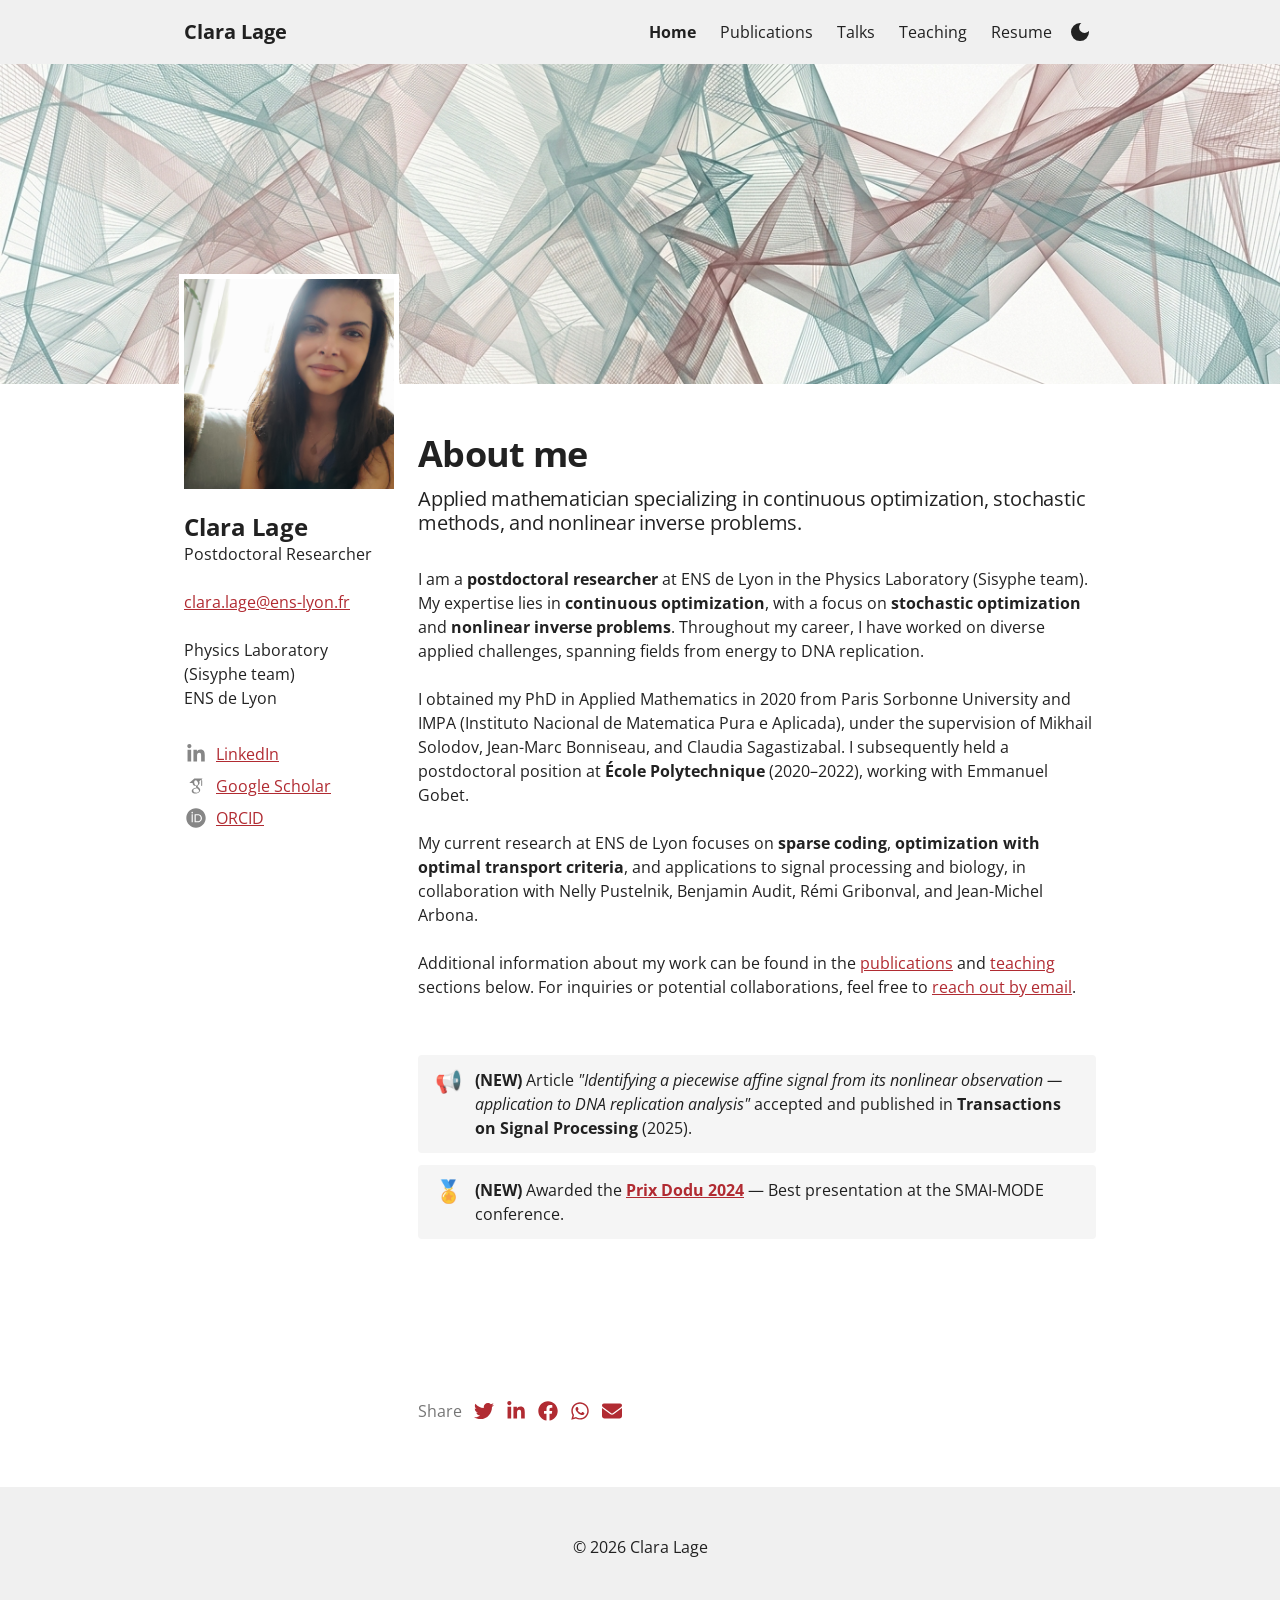
==== index.html @ 89c4c39b "Add talk/teaching cards, resume PDF viewer, remove contact page - Fix heading anchor hover borders s" ====
<!DOCTYPE html>
<html lang="en"><head>
<meta http-equiv="content-type" content="text/html; charset=UTF-8">
  <meta charset="utf-8">
  <meta http-equiv="X-UA-Compatible" content="IE=edge">
  <meta name="viewport" content="width=device-width, initial-scale=1.0">
  <link rel="icon" href="data:image/svg+xml,<svg xmlns='http://www.w3.org/2000/svg' viewBox='0 0 100 100'><text y='.9em' font-size='90'>C</text></svg>">

  <title>Clara Lage, PhD</title>
<meta name="description" content="I am a postdoctoral researcher at ENS de Lyon. My research focuses on continuous optimization, stochastic optimization, and nonlinear inverse problems.">
<meta property="og:type" content="website">
<meta property="og:title" content="Clara Lage, PhD">
<meta property="og:description" content="I am a postdoctoral researcher at ENS de Lyon. My research focuses on continuous optimization, stochastic optimization, and nonlinear inverse problems.">
<meta name="twitter:title" content="Clara Lage, PhD">
<meta name="twitter:description" content="I am a postdoctoral researcher at ENS de Lyon. My research focuses on continuous optimization, stochastic optimization, and nonlinear inverse problems.">
<meta name="twitter:card" content="summary">
<link rel="canonical" href="https://claramlage.github.io/website/">
<meta property="og:url" content="https://claramlage.github.io/website/">
<meta name="theme-color" content="#b12b32">

<script type="application/ld+json">
  {"@context":"https://schema.org","@type":"WebSite","name":"Clara Lage, PhD","url":"./"}
</script>

  <!-- Preload -->
  <link rel="preload" href="assets/css/custom.css" as="style">
  <link rel="preload" href="assets/css/themes-2XL-4_eJ.css" as="style">
  

  <!-- Fonts -->
  <link rel="preconnect" href="https://fonts.googleapis.com">
  <link rel="preconnect" href="https://fonts.gstatic.com" crossorigin>
  <link href="https://fonts.googleapis.com/css2?family=Open+Sans:wght@400;700&display=swap" rel="stylesheet">


  
  

  <!-- Theme CSS -->
  <link rel="stylesheet" href="assets/css/themes-2XL-4_eJ.css" media="all" data-turbo-track="reload">
  <link rel="stylesheet" href="assets/css/themes-argyle-Cu1OJXw7.css" media="all" data-turbo-track="reload">

  <!-- Custom CSS (loaded last to override theme) -->
  <link rel="stylesheet" href="assets/css/custom.css">

  
  <!-- Theme Javascript-->
  <script src="assets/js/themes-BwI_kM1R.js" crossorigin="anonymous" type="module" data-turbo-track="reload" defer="defer"></script>

  
  <script src="assets/js/theme-toggle.js" defer></script>
</head>
<body data-controller="" style="overflow: auto;">
  <a href="#main-content" class="skip-link">Skip to content</a>
  

  <div class="theme-page theme-page--has-banner" data-controller="load-mathjax">
      <header class="argyle-header">
    <div class="container">
      <div class="row">
        <div class="col-xs-12">
          <div class="flex flex-row" data-controller="overflow-nav" data-overflow-nav-links-item-selector-value=".argyle-navlinks2-bar .theme-navlinks2-item-wrap" data-overflow-nav-menu-item-selector-value=".argyle-navlinks2-menu .theme-navlinks2-item-wrap">
            <div class="flex-0" data-site-editable-id="site_title">
              <h1>
                <a href="./index.html">Clara Lage</a>
              </h1>
            </div>
            <div class="flex-0" style="width: 16px"></div>

            
  <div class="flex-1 flex-row" data-site-editable-id="navpages" data-overflow-nav-target="linksContainer" style="
      /* Set to 0, so that the flex item shrinks past its initial size
      * https://dfmcphee.com/flex-items-and-min-width-0/ */
      min-width: 0;
    ">
    <div class="argyle-navlinks2-bar">
          <div class="theme-navlinks2" data-site-editable-id="navpages">
    <div class="theme-navlinks2-item-wrap" style="display: block;">

      <div class="theme-navlinks2-item is-active" data-controller="toggle">
        <a class="theme-navlinks2-item-link" href="./index.html">Home</a>
</div>
</div>    <div class="theme-navlinks2-item-wrap" style="display: block;">

      <div class="theme-navlinks2-item" data-controller="toggle">
        <a class="theme-navlinks2-item-link" href="./publications.html">Publications</a>
</div>
</div>    <div class="theme-navlinks2-item-wrap" style="display: block;">

      <div class="theme-navlinks2-item" data-controller="toggle">
        <a class="theme-navlinks2-item-link" href="./talks.html">Talks</a>
</div>
</div>    <div class="theme-navlinks2-item-wrap" style="display: block;">

      <div class="theme-navlinks2-item" data-controller="toggle">
        <a class="theme-navlinks2-item-link" href="./teaching.html">Teaching</a>
</div>
</div>    <div class="theme-navlinks2-item-wrap" style="display: block;">

      <div class="theme-navlinks2-item" data-controller="toggle">
        <a class="theme-navlinks2-item-link" href="./resume.html">Resume</a>
</div>
</div></div>


    </div>
  </div>


  <div class="flex-none" style="display:flex;align-items:center;">
    <button class="theme-toggle" aria-label="Toggle dark mode">
      <svg class="theme-icon-sun" xmlns="http://www.w3.org/2000/svg" height="24" viewBox="0 -960 960 960" width="24" style="fill:currentColor;display:none;"><path d="M480-360q50 0 85-35t35-85q0-50-35-85t-85-35q-50 0-85 35t-35 85q0 50 35 85t85 35Zm0 80q-83 0-141.5-58.5T280-480q0-83 58.5-141.5T480-680q83 0 141.5 58.5T680-480q0 83-58.5 141.5T480-280ZM200-440H40v-80h160v80Zm720 0H760v-80h160v80ZM440-760v-160h80v160h-80Zm0 720v-160h80v160h-80ZM256-650l-101-97 57-59 96 100-52 56Zm492 496-97-101 53-55 101 97-57 59Zm-98-550 97-101 59 57-100 96-56-52ZM154-212l101-97 55 53-97 101-59-57Zm326-268Z"/></svg>
      <svg class="theme-icon-moon" xmlns="http://www.w3.org/2000/svg" height="24" viewBox="0 -960 960 960" width="24" style="fill:currentColor;"><path d="M480-120q-150 0-255-105T120-480q0-150 105-255t255-105q14 0 27.5 1t26.5 3q-41 29-65.5 75.5T444-660q0 90 63 153t153 63q55 0 101-24.5t75-65.5q2 13 3 26.5t1 27.5q0 150-105 255T480-120Z"/></svg>
    </button>
  </div>

  <div class="flex-none hidden-xs-down" data-overflow-nav-target="menuContainer" style="display: none;">
    <div data-controller="popover2" data-popover2-anchor-origin-horizontal-value="right" data-popover2-transform-origin-horizontal-value="right">
  <div data-popover2-target="anchor" data-action="click-&gt;popover2#show" style="
      cursor: pointer;
      user-select: none;
    ">
            <div class="flex flex-row items-center" style="padding: 4px 4px 4px 12px;">
          <span class="blt-h5" style="white-space: nowrap;" dir="auto">More</span>
          <svg xmlns="http://www.w3.org/2000/svg" height="24px" viewBox="0 -960 960 960" width="24px" style="display: block; fill: currentColor;"><path d="M480-344 240-584l56-56 184 184 184-184 56 56-240 240Z"></path></svg>
        </div>

  </div>

  <div data-popover2-target="overlay" data-action="click-&gt;popover2#hide" style="
      display: none;
      position: fixed;
      z-index: 1;
      top: 0;
      right: 0;
      bottom: 0;
      left: 0;
      background-color: transparent;
    "></div>

  <div data-popover2-target="body" data-action="click-&gt;popover2#hide" style="display: none; position: fixed; z-index: 1; top: 0px; right: 1486px;">
            <div class="argyle-navlinks2-menu">
              <div class="theme-navlinks2" data-site-editable-id="navpages">
    <div class="theme-navlinks2-item-wrap" style="display: none;">

      <div class="theme-navlinks2-item is-active" data-controller="toggle">
        <a class="theme-navlinks2-item-link" href="./index.html">Home</a>
</div>
</div>    <div class="theme-navlinks2-item-wrap" style="display: none;">

      <div class="theme-navlinks2-item" data-controller="toggle">
        <a class="theme-navlinks2-item-link" href="./publications.html">Publications</a>
</div>
</div>    <div class="theme-navlinks2-item-wrap" style="display: none;">

      <div class="theme-navlinks2-item" data-controller="toggle">
        <a class="theme-navlinks2-item-link" href="./talks.html">Talks</a>
</div>
</div>    <div class="theme-navlinks2-item-wrap" style="display: none;">

      <div class="theme-navlinks2-item" data-controller="toggle">
        <a class="theme-navlinks2-item-link" href="./teaching.html">Teaching</a>
</div>
</div>    <div class="theme-navlinks2-item-wrap" style="display: none;">

      <div class="theme-navlinks2-item" data-controller="toggle">
        <a class="theme-navlinks2-item-link" href="./resume.html">Resume</a>
</div>
</div></div>


        </div>

  </div>
</div>  </div>


  <div class="flex-none hidden-sm-up">
    <div data-controller="popover2" data-popover2-anchor-origin-horizontal-value="right" data-popover2-transform-origin-horizontal-value="right">
  <div data-popover2-target="anchor" data-action="click-&gt;popover2#show" style="
      cursor: pointer;
      user-select: none;
    ">
            <div style="padding: 4px">
          <svg xmlns="http://www.w3.org/2000/svg" height="24px" viewBox="0 -960 960 960" width="24px" style="fill: currentColor;"><path d="M120-240v-80h720v80H120Zm0-200v-80h720v80H120Zm0-200v-80h720v80H120Z"></path></svg>
        </div>

  </div>

  <div data-popover2-target="overlay" data-action="click-&gt;popover2#hide" style="
      display: none;
      position: fixed;
      z-index: 1;
      top: 0;
      right: 0;
      bottom: 0;
      left: 0;
      background-color: transparent;
    "></div>

  <div data-popover2-target="body" data-action="click-&gt;popover2#hide" style="display: none; position: fixed; z-index: 1; top: 0px; right: 1486px;">
            <div class="argyle-navlinks2-menu">
              <div class="theme-navlinks2" data-site-editable-id="navpages">
    <div class="theme-navlinks2-item-wrap">

      <div class="theme-navlinks2-item is-active" data-controller="toggle">
        <a class="theme-navlinks2-item-link" href="./index.html">Home</a>
</div>
</div>    <div class="theme-navlinks2-item-wrap">

      <div class="theme-navlinks2-item" data-controller="toggle">
        <a class="theme-navlinks2-item-link" href="./publications.html">Publications</a>
</div>
</div>    <div class="theme-navlinks2-item-wrap">

      <div class="theme-navlinks2-item" data-controller="toggle">
        <a class="theme-navlinks2-item-link" href="./talks.html">Talks</a>
</div>
</div>    <div class="theme-navlinks2-item-wrap">

      <div class="theme-navlinks2-item" data-controller="toggle">
        <a class="theme-navlinks2-item-link" href="./teaching.html">Teaching</a>
</div>
</div>    <div class="theme-navlinks2-item-wrap">

      <div class="theme-navlinks2-item" data-controller="toggle">
        <a class="theme-navlinks2-item-link" href="./resume.html">Resume</a>
</div>
</div></div>


        </div>

  </div>
</div>  </div>
  

          </div>
        </div>
      </div>
    </div>
  </header>


      
<div class="argyle-banner" style="position: relative;">
  <img class="banner-light" src="assets/images/wallpaper-light-theme.png" alt="Banner image" style="object-fit:cover;position:absolute;top:0;right:0;bottom:0;left:0;height:100%;width:100%;">
  <img class="banner-dark" src="assets/images/wallpaper-dark-theme.png" alt="Banner image" style="object-fit:cover;position:absolute;top:0;right:0;bottom:0;left:0;height:100%;width:100%;">

  
</div>

    <main class="argyle-main" id="main-content">
      <div class="container">
        <div class="row">
          <div class="hidden-sm-down col-md-4 col-lg-3">
              <div class="argyle-sidebar hidden-sm-down">
      <div class="argyle-site-picture-frame" style="margin-bottom: 24px;" data-site-editable-id="site_picture">
    <div class="theme-site-avatar-picture" style="
        position: relative;
        display: block;
        margin: 0 auto;
        padding: 100% 0 0;
        background-color: #ccc;
      ">
      <img src="assets/images/clara-profile.jpg" style="
          object-fit: cover;
          position: absolute;
          top: 0;
          left: 0;
          right: 0;
          bottom: 0;
          width: 100%;
          height: 100%;
        " alt="Site avatar">
    </div>
</div>
      <div data-site-editable-id="contact">
    <div class="blt-h3 blt-weight-bold theme-contact-name" dir="auto">Clara Lage</div>
    <div class="blt-p" dir="auto">Postdoctoral Researcher</div>
    <hr class="space-sm">
  </div>

      <div data-site-editable-id="contact">
      <p class="blt-p" dir="auto">
          <a target="_blank" href="mailto:clara.lage@ens-lyon.fr">clara.lage@ens-lyon.fr</a>
      </p>
      <hr class="space-sm">

              <p class="blt-p" dir="auto">
          Physics Laboratory (Sisyphe team)
        </p>
        <p class="blt-p" dir="auto">
          ENS de Lyon
        </p>

      <hr class="space-md">
  </div>

    <div class="blt-p theme-contact-social-links" data-site-editable-id="social_links" dir="auto">
    <div class="theme-contact-social-link">
      <div class="theme-contact-social-link-icon">
          <svg xmlns="http://www.w3.org/2000/svg" aria-hidden="true" role="img" width="0.88em" height="1em" preserveAspectRatio="xMidYMid meet" viewBox="0 0 448 512"><path fill="currentColor" d="M100.28 448H7.4V148.9h92.88zM53.79 108.1C24.09 108.1 0 83.5 0 53.8a53.79 53.79 0 0 1 107.58 0c0 29.7-24.1 54.3-53.79 54.3zM447.9 448h-92.68V302.4c0-34.7-.7-79.2-48.29-79.2c-48.29 0-55.69 37.7-55.69 76.7V448h-92.78V148.9h89.08v40.8h1.3c12.4-23.5 42.69-48.3 87.88-48.3c94 0 111.28 61.9 111.28 142.3V448z"></path></svg>
      </div>
      <div class="theme-contact-social-link-text">
        <a target="_blank" rel="noopener noreferrer" href="https://fr.linkedin.com/in/clara-lage-b8ab6a101">LinkedIn</a>
      </div>
    </div>
    <div class="theme-contact-social-link">
      <div class="theme-contact-social-link-icon">
          <svg xmlns="http://www.w3.org/2000/svg" aria-hidden="true" role="img" width="0.75em" height="1em" preserveAspectRatio="xMidYMid meet" viewBox="0 0 384 512"><path fill="currentColor" d="M343.759 106.662V79.43L363.524 64h-213.89L20.476 176.274h85.656a82.339 82.339 0 0 0-.219 6.225c0 20.845 7.22 38.087 21.672 51.861c14.453 13.797 32.252 20.648 53.327 20.648c4.923 0 9.75-.368 14.438-1.024c-2.907 6.5-4.374 12.523-4.374 18.142c0 9.875 4.499 20.43 13.467 31.642c-39.234 2.67-68.061 9.732-86.437 21.163c-10.531 6.5-19 14.704-25.39 24.531c-6.391 9.9-9.578 20.515-9.578 31.962c0 9.648 2.062 18.336 6.219 26.062c4.156 7.726 9.578 14.07 16.312 18.984c6.718 4.968 14.469 9.101 23.219 12.469c8.734 3.344 17.406 5.718 26.061 7.062A167.052 167.052 0 0 0 180.555 448c13.469 0 26.953-1.734 40.547-5.187c13.562-3.485 26.28-8.642 38.171-15.493c11.86-6.805 21.515-16.086 28.922-27.718c7.39-11.68 11.094-24.805 11.094-39.336c0-11.016-2.25-21.039-6.75-30.14c-4.468-9.073-9.938-16.542-16.452-22.345c-6.501-5.813-13-11.155-19.516-15.968c-6.5-4.845-12-9.75-16.468-14.813c-4.485-5.046-6.735-10.054-6.735-14.984c0-4.921 1.734-9.672 5.216-14.265c3.455-4.61 7.674-9.048 12.61-13.306c4.937-4.25 9.875-8.968 14.796-14.133c4.922-5.147 9.141-11.827 12.61-20.008c3.485-8.18 5.203-17.445 5.203-27.757c0-13.453-2.547-24.46-7.547-33.314c-.594-1.022-1.218-1.803-1.875-3.022l56.907-46.672v17.119c-7.393.93-6.624 5.345-6.624 10.635V245.96c0 5.958 4.875 10.834 10.834 10.834h3.989c5.958 0 10.833-4.875 10.833-10.834V117.293c0-5.277.778-9.688-6.561-10.63zm-107.36 222.48c1.14.75 3.704 2.78 7.718 6.038c4.05 3.243 6.797 5.695 8.266 7.414a443.553 443.553 0 0 1 6.376 7.547c2.813 3.375 4.718 6.304 5.718 8.734c1 2.477 2.016 5.461 3.047 8.946a38.27 38.27 0 0 1 1.485 10.562c0 17.048-6.564 29.68-19.656 37.859c-13.125 8.18-28.767 12.274-46.938 12.274c-9.187 0-18.203-1.093-27.063-3.196c-8.843-2.116-17.311-5.336-25.39-9.601c-8.078-4.258-14.577-10.204-19.5-17.797c-4.938-7.64-7.407-16.415-7.407-26.25c0-10.32 2.797-19.29 8.422-26.906c5.594-7.625 12.938-13.391 22.032-17.315c9.063-3.946 18.25-6.742 27.562-8.398a157.865 157.865 0 0 1 28.438-2.555c4.47 0 7.936.25 10.405.696c.455.219 3.032 2.07 7.735 5.563c4.704 3.462 7.625 5.595 8.75 6.384zm-3.359-100.579c-7.406 8.86-17.734 13.288-30.953 13.288c-11.86 0-22.298-4.764-31.266-14.312c-9-9.523-15.422-20.328-19.344-32.43c-3.937-12.109-5.906-23.984-5.906-35.648c0-13.694 3.596-25.352 10.781-34.976c7.187-9.65 17.5-14.485 30.938-14.485c11.875 0 22.374 5.038 31.437 15.157c9.094 10.085 15.61 21.413 19.517 33.968c3.922 12.54 5.873 24.53 5.873 35.984c0 13.446-3.702 24.61-11.076 33.454z"></path></svg>
      </div>
      <div class="theme-contact-social-link-text">
        <a target="_blank" rel="noopener noreferrer" href="#">Google Scholar</a>
      </div>
    </div>
    <div class="theme-contact-social-link">
      <div class="theme-contact-social-link-icon">
          <svg xmlns="http://www.w3.org/2000/svg" aria-hidden="true" role="img" width="1em" height="1em" preserveAspectRatio="xMidYMid meet" viewBox="0 0 512 512"><path fill="currentColor" d="M336.62 194.538c-7.13-3.328-13.866-5.56-20.253-6.614c-6.365-1.095-16.574-1.612-30.71-1.612h-36.704v152.747h37.634c14.673 0 26.081-1.013 34.224-3.017c8.142-2.004 14.921-4.526 20.356-7.626a69.448 69.448 0 0 0 14.942-11.388c14.488-14.714 21.742-33.273 21.742-55.717c0-22.052-7.44-40.052-22.341-53.982c-5.498-5.166-11.822-9.444-18.89-12.793zM256 8C119.022 8 8 119.042 8 256s111.022 248 248 248s248-111.042 248-248S392.978 8 256 8Zm-82.336 357.513h-29.389V160.148h29.389zM158.95 138.696c-11.14 0-20.213-9.01-20.213-20.212c0-11.118 9.052-20.191 20.213-20.191c11.18 0 20.232 9.052 20.232 20.191a20.194 20.194 0 0 1-20.232 20.212zm241.386 163.597c-5.29 12.545-12.834 23.581-22.65 33.088c-9.982 9.837-21.597 17.194-34.844 22.196c-7.75 3.017-14.839 5.063-21.307 6.117c-6.49 1.013-18.828 1.509-37.076 1.509h-64.956V160.148h69.233c27.962 0 50.034 4.154 66.32 12.545c16.265 8.37 29.181 20.728 38.792 36.972c9.61 16.265 14.425 34.018 14.425 53.196c.023 13.765-2.666 26.908-7.936 39.432z"></path></svg>
      </div>
      <div class="theme-contact-social-link-text">
        <a target="_blank" rel="noopener noreferrer" href="#">ORCID</a>
      </div>
    </div>
</div>
<hr class="space-md">

  </div>

          </div>
          <div class="col-xs-12 col-md-8 col-lg-9">
                <div class="argyle-contact-mobile">
      <div class="argyle-site-picture-frame" style="" data-site-editable-id="site_picture">
    <div class="theme-site-avatar-picture" style="
        position: relative;
        display: block;
        margin: 0 auto;
        padding: 100% 0 0;
        background-color: #ccc;
      ">
      <img src="assets/images/clara-profile.jpg" style="
          object-fit: cover;
          position: absolute;
          top: 0;
          left: 0;
          right: 0;
          bottom: 0;
          width: 100%;
          height: 100%;
        " alt="Site avatar">
    </div>
</div>

      <div class="blt-h2 blt-weight-bold" data-site-editable-id="contact" dir="auto">
        Clara Lage
      </div>

      <div class="blt-h4" dir="auto">
        Postdoctoral Researcher
      </div>

      <hr class="space-12">
  <div class="contact-modal" data-controller="modal">
    <div class="theme-btn" data-action="click-&gt;modal#show">
      Contact
    </div>
    <div class="contact-modal__content">
        <div class="" style="margin-bottom: 12px;" data-site-editable-id="site_picture">
    <div class="theme-site-avatar-picture" style="
        position: relative;
        display: block;
        margin: 0 auto;
        padding: 100% 0 0;
        background-color: #ccc;
      ">
      <img src="assets/images/clara-profile.jpg" style="
          object-fit: cover;
          position: absolute;
          top: 0;
          left: 0;
          right: 0;
          bottom: 0;
          width: 100%;
          height: 100%;
        " alt="Site avatar">
    </div>
</div>
        <div data-site-editable-id="contact">
    <div class="blt-h3 blt-weight-bold theme-contact-name" dir="auto">Clara Lage</div>
    <div class="blt-p" dir="auto">Postdoctoral Researcher</div>
    <hr class="space-sm">
  </div>

        <div data-site-editable-id="contact">
      <p class="blt-p" dir="auto">
          <a target="_blank" href="mailto:clara.lage@ens-lyon.fr">clara.lage@ens-lyon.fr</a>
      </p>
      <hr class="space-sm">

              <p class="blt-p" dir="auto">
          Physics Laboratory (Sisyphe team)
        </p>
        <p class="blt-p" dir="auto">
          ENS de Lyon
        </p>

      <hr class="space-md">
  </div>

      <div class="blt-p theme-contact-social-links" data-site-editable-id="social_links" dir="auto">
    <div class="theme-contact-social-link">
      <div class="theme-contact-social-link-icon">
          <svg xmlns="http://www.w3.org/2000/svg" aria-hidden="true" role="img" width="0.88em" height="1em" preserveAspectRatio="xMidYMid meet" viewBox="0 0 448 512"><path fill="currentColor" d="M100.28 448H7.4V148.9h92.88zM53.79 108.1C24.09 108.1 0 83.5 0 53.8a53.79 53.79 0 0 1 107.58 0c0 29.7-24.1 54.3-53.79 54.3zM447.9 448h-92.68V302.4c0-34.7-.7-79.2-48.29-79.2c-48.29 0-55.69 37.7-55.69 76.7V448h-92.78V148.9h89.08v40.8h1.3c12.4-23.5 42.69-48.3 87.88-48.3c94 0 111.28 61.9 111.28 142.3V448z"></path></svg>
      </div>
      <div class="theme-contact-social-link-text">
        <a target="_blank" rel="noopener noreferrer" href="https://fr.linkedin.com/in/clara-lage-b8ab6a101">LinkedIn</a>
      </div>
    </div>
    <div class="theme-contact-social-link">
      <div class="theme-contact-social-link-icon">
          <svg xmlns="http://www.w3.org/2000/svg" aria-hidden="true" role="img" width="0.75em" height="1em" preserveAspectRatio="xMidYMid meet" viewBox="0 0 384 512"><path fill="currentColor" d="M343.759 106.662V79.43L363.524 64h-213.89L20.476 176.274h85.656a82.339 82.339 0 0 0-.219 6.225c0 20.845 7.22 38.087 21.672 51.861c14.453 13.797 32.252 20.648 53.327 20.648c4.923 0 9.75-.368 14.438-1.024c-2.907 6.5-4.374 12.523-4.374 18.142c0 9.875 4.499 20.43 13.467 31.642c-39.234 2.67-68.061 9.732-86.437 21.163c-10.531 6.5-19 14.704-25.39 24.531c-6.391 9.9-9.578 20.515-9.578 31.962c0 9.648 2.062 18.336 6.219 26.062c4.156 7.726 9.578 14.07 16.312 18.984c6.718 4.968 14.469 9.101 23.219 12.469c8.734 3.344 17.406 5.718 26.061 7.062A167.052 167.052 0 0 0 180.555 448c13.469 0 26.953-1.734 40.547-5.187c13.562-3.485 26.28-8.642 38.171-15.493c11.86-6.805 21.515-16.086 28.922-27.718c7.39-11.68 11.094-24.805 11.094-39.336c0-11.016-2.25-21.039-6.75-30.14c-4.468-9.073-9.938-16.542-16.452-22.345c-6.501-5.813-13-11.155-19.516-15.968c-6.5-4.845-12-9.75-16.468-14.813c-4.485-5.046-6.735-10.054-6.735-14.984c0-4.921 1.734-9.672 5.216-14.265c3.455-4.61 7.674-9.048 12.61-13.306c4.937-4.25 9.875-8.968 14.796-14.133c4.922-5.147 9.141-11.827 12.61-20.008c3.485-8.18 5.203-17.445 5.203-27.757c0-13.453-2.547-24.46-7.547-33.314c-.594-1.022-1.218-1.803-1.875-3.022l56.907-46.672v17.119c-7.393.93-6.624 5.345-6.624 10.635V245.96c0 5.958 4.875 10.834 10.834 10.834h3.989c5.958 0 10.833-4.875 10.833-10.834V117.293c0-5.277.778-9.688-6.561-10.63zm-107.36 222.48c1.14.75 3.704 2.78 7.718 6.038c4.05 3.243 6.797 5.695 8.266 7.414a443.553 443.553 0 0 1 6.376 7.547c2.813 3.375 4.718 6.304 5.718 8.734c1 2.477 2.016 5.461 3.047 8.946a38.27 38.27 0 0 1 1.485 10.562c0 17.048-6.564 29.68-19.656 37.859c-13.125 8.18-28.767 12.274-46.938 12.274c-9.187 0-18.203-1.093-27.063-3.196c-8.843-2.116-17.311-5.336-25.39-9.601c-8.078-4.258-14.577-10.204-19.5-17.797c-4.938-7.64-7.407-16.415-7.407-26.25c0-10.32 2.797-19.29 8.422-26.906c5.594-7.625 12.938-13.391 22.032-17.315c9.063-3.946 18.25-6.742 27.562-8.398a157.865 157.865 0 0 1 28.438-2.555c4.47 0 7.936.25 10.405.696c.455.219 3.032 2.07 7.735 5.563c4.704 3.462 7.625 5.595 8.75 6.384zm-3.359-100.579c-7.406 8.86-17.734 13.288-30.953 13.288c-11.86 0-22.298-4.764-31.266-14.312c-9-9.523-15.422-20.328-19.344-32.43c-3.937-12.109-5.906-23.984-5.906-35.648c0-13.694 3.596-25.352 10.781-34.976c7.187-9.65 17.5-14.485 30.938-14.485c11.875 0 22.374 5.038 31.437 15.157c9.094 10.085 15.61 21.413 19.517 33.968c3.922 12.54 5.873 24.53 5.873 35.984c0 13.446-3.702 24.61-11.076 33.454z"></path></svg>
      </div>
      <div class="theme-contact-social-link-text">
        <a target="_blank" rel="noopener noreferrer" href="#">Google Scholar</a>
      </div>
    </div>
    <div class="theme-contact-social-link">
      <div class="theme-contact-social-link-icon">
          <svg xmlns="http://www.w3.org/2000/svg" aria-hidden="true" role="img" width="1em" height="1em" preserveAspectRatio="xMidYMid meet" viewBox="0 0 512 512"><path fill="currentColor" d="M336.62 194.538c-7.13-3.328-13.866-5.56-20.253-6.614c-6.365-1.095-16.574-1.612-30.71-1.612h-36.704v152.747h37.634c14.673 0 26.081-1.013 34.224-3.017c8.142-2.004 14.921-4.526 20.356-7.626a69.448 69.448 0 0 0 14.942-11.388c14.488-14.714 21.742-33.273 21.742-55.717c0-22.052-7.44-40.052-22.341-53.982c-5.498-5.166-11.822-9.444-18.89-12.793zM256 8C119.022 8 8 119.042 8 256s111.022 248 248 248s248-111.042 248-248S392.978 8 256 8Zm-82.336 357.513h-29.389V160.148h29.389zM158.95 138.696c-11.14 0-20.213-9.01-20.213-20.212c0-11.118 9.052-20.191 20.213-20.191c11.18 0 20.232 9.052 20.232 20.191a20.194 20.194 0 0 1-20.232 20.212zm241.386 163.597c-5.29 12.545-12.834 23.581-22.65 33.088c-9.982 9.837-21.597 17.194-34.844 22.196c-7.75 3.017-14.839 5.063-21.307 6.117c-6.49 1.013-18.828 1.509-37.076 1.509h-64.956V160.148h69.233c27.962 0 50.034 4.154 66.32 12.545c16.265 8.37 29.181 20.728 38.792 36.972c9.61 16.265 14.425 34.018 14.425 53.196c.023 13.765-2.666 26.908-7.936 39.432z"></path></svg>
      </div>
      <div class="theme-contact-social-link-text">
        <a target="_blank" rel="noopener noreferrer" href="#">ORCID</a>
      </div>
    </div>
</div>
<hr class="space-md">

    </div>
    <div class="contact-modal__overlay" data-action="click-&gt;modal#hide">
    </div>
  </div>

  </div>

  <hr class="space-lg hidden-md-up">
    
    
      <div class="theme-content-title">
      <h2 class="blt-h2 blt-weight-bold" dir="auto">About me</h2>
      <hr class="space-12">
      <p class="blt-h4" dir="auto">
        Applied mathematician specializing in continuous optimization, stochastic methods, and nonlinear inverse problems.
      </p>
  </div>

    <hr class="space-md">


  
  
  <div class="theme-blocks" id="block-column-default">
          <div id="block-wbsN" class="theme-block">
        
    
        <div class="trix-content theme-trix-content" dir="auto">    <div>I am a <strong>postdoctoral researcher</strong> at ENS de Lyon in the Physics Laboratory (Sisyphe team). My expertise lies in <strong>continuous optimization</strong>, with a focus on <strong>stochastic optimization</strong> and <strong>nonlinear inverse problems</strong>. Throughout my career, I have worked on diverse applied challenges, spanning fields from energy to DNA replication.<br><br>I obtained my PhD in Applied Mathematics in 2020 from Paris Sorbonne University and IMPA (Instituto Nacional de Matematica Pura e Aplicada), under the supervision of Mikhail Solodov, Jean-Marc Bonniseau, and Claudia Sagastizabal. I subsequently held a postdoctoral position at <strong>École Polytechnique</strong> (2020–2022), working with Emmanuel Gobet.<br><br>My current research at ENS de Lyon focuses on <strong>sparse coding</strong>, <strong>optimization with optimal transport criteria</strong>, and applications to signal processing and biology, in collaboration with Nelly Pustelnik, Benjamin Audit, Rémi Gribonval, and Jean-Michel Arbona.<br><br>Additional information about my work can be found in the <a href="./publications.html">publications</a> and <a href="./teaching.html">teaching</a> sections below. For inquiries or potential collaborations, feel free to <a href="mailto:clara.lage@ens-lyon.fr">reach out by email</a>.<br><br>
</div>
</div>



</div>
          <div id="block-n6A4" class="theme-block">
        
    
      <div class="theme-callout-block " style="background-color: #f5f5f5">
  <div class="flex flex-row">
    <div class="flex-none theme-callout-block__emoji">
      📢
    </div>
    <div class="flex-1">
        <div class="trix-content theme-trix-content" dir="auto">
          <div><strong>(NEW)</strong> Article <em>"Identifying a piecewise affine signal from its nonlinear observation — application to DNA replication analysis"</em> accepted and published in <strong>Transactions on Signal Processing</strong> (2025).</div>
        </div>
    </div>
  </div>
</div>

<div class="theme-callout-block " style="background-color: #f5f5f5; margin-top: 12px;">
  <div class="flex flex-row">
    <div class="flex-none theme-callout-block__emoji">
      🏅
    </div>
    <div class="flex-1">
        <div class="trix-content theme-trix-content" dir="auto">
          <div><strong>(NEW)</strong> Awarded the <a href="https://indico.math.cnrs.fr/event/9418/page/633-prix-dodu-et-prix-poster" target="_blank" rel="nofollow"><strong>Prix Dodu 2024</strong></a> — Best presentation at the SMAI-MODE conference.</div>
        </div>
    </div>
  </div>
</div>




</div>
  </div>




            <div class="space-xl"></div>

            <div class="space-xl"></div>

<div class="theme-sharer" data-site-editable-id="sharer">
  <div class="blt-p blt-color-b2" dir="auto">
    Share
  </div>
  <ul class="theme-sharer-links">
      <li>
        <a title="Twitter" aria-label="Twitter (opens in a new tab)" target="_blank" rel="noopener" class="theme-sharer-link" href="https://twitter.com/intent/tweet?url=./&amp;text=Clara+Lage%2C+PhD">
          <svg xmlns="http://www.w3.org/2000/svg" aria-hidden="true" role="img" width="1em" height="1em" preserveAspectRatio="xMidYMid meet" viewBox="0 0 512 512"><path fill="currentColor" d="M459.37 151.716c.325 4.548.325 9.097.325 13.645c0 138.72-105.583 298.558-298.558 298.558c-59.452 0-114.68-17.219-161.137-47.106c8.447.974 16.568 1.299 25.34 1.299c49.055 0 94.213-16.568 130.274-44.832c-46.132-.975-84.792-31.188-98.112-72.772c6.498.974 12.995 1.624 19.818 1.624c9.421 0 18.843-1.3 27.614-3.573c-48.081-9.747-84.143-51.98-84.143-102.985v-1.299c13.969 7.797 30.214 12.67 47.431 13.319c-28.264-18.843-46.781-51.005-46.781-87.391c0-19.492 5.197-37.36 14.294-52.954c51.655 63.675 129.3 105.258 216.365 109.807c-1.624-7.797-2.599-15.918-2.599-24.04c0-57.828 46.782-104.934 104.934-104.934c30.213 0 57.502 12.67 76.67 33.137c23.715-4.548 46.456-13.32 66.599-25.34c-7.798 24.366-24.366 44.833-46.132 57.827c21.117-2.273 41.584-8.122 60.426-16.243c-14.292 20.791-32.161 39.308-52.628 54.253z"></path></svg>

</a>      </li>
      <li>
        <a title="LinkedIn" aria-label="LinkedIn (opens in a new tab)" target="_blank" rel="noopener" class="theme-sharer-link" href="https://www.linkedin.com/shareArticle?url=./&amp;title=Clara+Lage%2C+PhD">
          <svg xmlns="http://www.w3.org/2000/svg" aria-hidden="true" role="img" width="0.88em" height="1em" preserveAspectRatio="xMidYMid meet" viewBox="0 0 448 512"><path fill="currentColor" d="M100.28 448H7.4V148.9h92.88zM53.79 108.1C24.09 108.1 0 83.5 0 53.8a53.79 53.79 0 0 1 107.58 0c0 29.7-24.1 54.3-53.79 54.3zM447.9 448h-92.68V302.4c0-34.7-.7-79.2-48.29-79.2c-48.29 0-55.69 37.7-55.69 76.7V448h-92.78V148.9h89.08v40.8h1.3c12.4-23.5 42.69-48.3 87.88-48.3c94 0 111.28 61.9 111.28 142.3V448z"></path></svg>

</a>      </li>
      <li>
        <a title="Facebook" aria-label="Facebook (opens in a new tab)" target="_blank" rel="noopener" class="theme-sharer-link" href="https://www.facebook.com/sharer.php?u=./&amp;t=Clara+Lage%2C+PhD">
          <svg xmlns="http://www.w3.org/2000/svg" aria-hidden="true" role="img" width="1em" height="1em" preserveAspectRatio="xMidYMid meet" viewBox="0 0 512 512"><path fill="currentColor" d="M504 256C504 119 393 8 256 8S8 119 8 256c0 123.78 90.69 226.38 209.25 245V327.69h-63V256h63v-54.64c0-62.15 37-96.48 93.67-96.48 27.14 0 55.52 4.84 55.52 4.84v61h-31.28c-30.8 0-40.41 19.12-40.41 38.73V256h68.78l-11 71.69h-57.78V501C413.31 482.38 504 379.78 504 256z"></path></svg>

</a>      </li>
      <li>
        <a title="Whatsapp" aria-label="Whatsapp (opens in a new tab)" target="_blank" rel="noopener" class="theme-sharer-link" href="whatsapp://send?text=Clara+Lage%2C+PhD+./">
          <svg xmlns="http://www.w3.org/2000/svg" aria-hidden="true" role="img" width="1em" height="1em" preserveAspectRatio="xMidYMid meet" viewBox="0 0 448 512"><path fill="currentColor" d="M380.9 97.1C339 55.1 283.2 32 223.9 32c-122.4 0-222 99.6-222 222 0 39.1 10.2 77.3 29.6 111L0 480l117.7-30.9c32.4 17.7 68.9 27 106.1 27h.1c122.3 0 224.1-99.6 224.1-222 0-59.3-25.2-115-67.1-157zm-157 341.6c-33.2 0-65.7-8.9-94-25.7l-6.7-4-69.8 18.3L72 359.2l-4.4-7c-18.5-29.4-28.2-63.3-28.2-98.2 0-101.7 82.8-184.5 184.6-184.5 49.3 0 95.6 19.2 130.4 54.1 34.8 34.9 56.2 81.2 56.1 130.5 0 101.8-84.9 184.6-186.6 184.6zm101.2-138.2c-5.5-2.8-32.8-16.2-37.9-18-5.1-1.9-8.8-2.8-12.5 2.8-3.7 5.6-14.3 18-17.6 21.8-3.2 3.7-6.5 4.2-12 1.4-32.6-16.3-54-29.1-75.5-66-5.7-9.8 5.7-9.1 16.3-30.3 1.8-3.7.9-6.9-.5-9.7-1.4-2.8-12.5-30.1-17.1-41.2-4.5-10.8-9.1-9.3-12.5-9.5-3.2-.2-6.9-.2-10.6-.2-3.7 0-9.7 1.4-14.8 6.9-5.1 5.6-19.4 19-19.4 46.3 0 27.3 19.9 53.7 22.6 57.4 2.8 3.7 39.1 59.7 94.8 83.8 35.2 15.2 49 16.5 66.6 13.9 10.7-1.6 32.8-13.4 37.4-26.4 4.6-13 4.6-24.1 3.2-26.4-1.3-2.5-5-3.9-10.5-6.6z"></path></svg>

</a>      </li>
      <li>
        <a title="Email" aria-label="Email (opens in a new tab)" target="_blank" rel="noopener" class="theme-sharer-link" href="mailto:?body=./&amp;subject=Clara+Lage%2C+PhD">
          <svg xmlns="http://www.w3.org/2000/svg" aria-hidden="true" role="img" width="1em" height="1em" preserveAspectRatio="xMidYMid meet" viewBox="0 0 512 512"><path fill="currentColor" d="M464 64C490.5 64 512 85.49 512 112C512 127.1 504.9 141.3 492.8 150.4L275.2 313.6C263.8 322.1 248.2 322.1 236.8 313.6L19.2 150.4C7.113 141.3 0 127.1 0 112C0 85.49 21.49 64 48 64H464zM217.6 339.2C240.4 356.3 271.6 356.3 294.4 339.2L512 176V384C512 419.3 483.3 448 448 448H64C28.65 448 0 419.3 0 384V176L217.6 339.2z"></path></svg>

</a>      </li>
  </ul>
</div>


          </div>
        </div>
      </div>
    </main>

    <hr class="space-xl">

<footer class="argyle-footer">
  <div class="container">
    <hr class="space-lg">

    <div class="blt-align-center">
      <span style="display: inline-block">
        
  <div class="blt-p" dir="auto">
    © 2026
    Clara Lage
  </div>

      </span>
      <hr class="space-md">
      <div class="blt-p" dir="auto">
        
      </div>
    </div>

    <hr class="space-lg">
  </div>
</footer>

  </div>











<!-- Google tag (gtag.js) -->
<script async src="https://www.googletagmanager.com/gtag/js?id=G-2Q50G1CPKN"></script>
<script>
  window.dataLayer = window.dataLayer || [];
  function gtag(){dataLayer.push(arguments);}
  gtag('js', new Date());
  gtag('config', 'G-2Q50G1CPKN');
</script>

</body></html>
---- assets/css/custom.css ----
/* Turbo progress bar */
.turbo-progress-bar {
  position: fixed;
  display: block;
  top: 0;
  left: 0;
  height: 3px;
  background: #0076ff;
  z-index: 2147483647;
  transition:
    width 300ms ease-out,
    opacity 150ms 150ms ease-in;
  transform: translate3d(0, 0, 0);
}

/* Theme variables */
:root {
  --blt-font-base: Open Sans, sans-serif;
  --theme-link-color: #b12b32;
  --theme-header-background-color: #f0f0f0;
  --theme-header-text-color: #212121;
  --theme-header-link-color: #212121;
  --theme-footer-background-color: #f0f0f0;
  --theme-footer-text-color: #212121;
  --theme-footer-link-color: #212121;
}

/* ===========================
   Dark Theme
   =========================== */

/* Auto-detect OS preference when no explicit choice */
@media (prefers-color-scheme: dark) {
  html:not([data-theme="light"]) {
    --theme-link-color: #e06060;
    --theme-header-background-color: #1a1a1a;
    --theme-header-text-color: #e0e0e0;
    --theme-header-link-color: #e0e0e0;
    --theme-footer-background-color: #1a1a1a;
    --theme-footer-text-color: #e0e0e0;
    --theme-footer-link-color: #e0e0e0;
  }

  html:not([data-theme="light"]) body,
  html:not([data-theme="light"]) .argyle-main,
  html:not([data-theme="light"]) .theme-page {
    background-color: #121212;
    color: #e0e0e0;
  }

  html:not([data-theme="light"]) .argyle-header {
    background-color: #1a1a1a;
    border-bottom-color: #333;
  }

  html:not([data-theme="light"]) .argyle-footer {
    background-color: #1a1a1a;
  }

  html:not([data-theme="light"]) a {
    color: var(--theme-link-color);
  }

  html:not([data-theme="light"]) hr {
    border-color: #333;
  }

  html:not([data-theme="light"]) .argyle-navlinks2-menu {
    background-color: #1a1a1a;
  }

  html:not([data-theme="light"]) .theme-site-avatar-picture img {
    border-color: #333;
  }

  html:not([data-theme="light"]) .argyle-sidebar,
  html:not([data-theme="light"]) .argyle-contact-mobile {
    color: #e0e0e0;
  }

  html:not([data-theme="light"]) .theme-contact-social-link-icon {
    color: #e0e0e0;
    opacity: 0.87;
  }

  html:not([data-theme="light"]) .theme-contact-social-link-text a {
    color: #e0e0e0;
  }

  html:not([data-theme="light"]) .theme-callout-block {
    background-color: #1e1e1e !important;
    color: #e0e0e0;
  }

  html:not([data-theme="light"]) .theme-callout-block a {
    color: var(--theme-link-color);
  }

  html:not([data-theme="light"]) .theme-btn {
    color: #e0e0e0;
    background-color: #2a2a2a;
    border-color: #555;
  }

  html:not([data-theme="light"]) .contact-modal__content {
    background-color: #1a1a1a;
    color: #e0e0e0;
    box-shadow: 2px 0 5px rgba(0, 0, 0, 0.5);
  }

  html:not([data-theme="light"]) .theme-content-title {
    color: #e0e0e0;
  }
}

/* Explicit dark theme toggle */
[data-theme="dark"] {
  --theme-link-color: #e06060;
  --theme-header-background-color: #1a1a1a;
  --theme-header-text-color: #e0e0e0;
  --theme-header-link-color: #e0e0e0;
  --theme-footer-background-color: #1a1a1a;
  --theme-footer-text-color: #e0e0e0;
  --theme-footer-link-color: #e0e0e0;
}

[data-theme="dark"] body,
[data-theme="dark"] .argyle-main,
[data-theme="dark"] .theme-page {
  background-color: #121212;
  color: #e0e0e0;
}

[data-theme="dark"] .argyle-header {
  background-color: #1a1a1a;
  border-bottom-color: #333;
}

[data-theme="dark"] .argyle-footer {
  background-color: #1a1a1a;
}

[data-theme="dark"] a {
  color: var(--theme-link-color);
}

[data-theme="dark"] hr {
  border-color: #333;
}

[data-theme="dark"] .argyle-navlinks2-menu {
  background-color: #1a1a1a;
}

[data-theme="dark"] .theme-site-avatar-picture img {
  border-color: #333;
}

/* Social icons and sidebar */
[data-theme="dark"] .argyle-sidebar,
[data-theme="dark"] .argyle-contact-mobile {
  color: #e0e0e0;
}

[data-theme="dark"] .theme-contact-social-link-icon {
  color: #e0e0e0;
  opacity: 0.87;
}

[data-theme="dark"] .theme-contact-social-link-text a {
  color: #e0e0e0;
}

/* News / callout boxes */
[data-theme="dark"] .theme-callout-block {
  background-color: #1e1e1e !important;
  color: #e0e0e0;
}

[data-theme="dark"] .theme-callout-block a {
  color: var(--theme-link-color);
}

/* Contact button and modal */
[data-theme="dark"] .theme-btn {
  color: #e0e0e0;
  background-color: #2a2a2a;
  border-color: #555;
}

[data-theme="dark"] .contact-modal__content {
  background-color: #1a1a1a;
  color: #e0e0e0;
  box-shadow: 2px 0 5px rgba(0, 0, 0, 0.5);
}

/* Banner theme swap */
.banner-light { display: block; }
.banner-dark { display: none; }

[data-theme="dark"] .banner-light { display: none; }
[data-theme="dark"] .banner-dark { display: block; }

@media (prefers-color-scheme: dark) {
  html:not([data-theme="light"]) .banner-light { display: none; }
  html:not([data-theme="light"]) .banner-dark { display: block; }
}

/* Theme toggle button */
.theme-toggle {
  cursor: pointer;
  background: none;
  border: none;
  padding: 4px;
  color: currentColor;
  display: flex;
  align-items: center;
}

.theme-toggle:hover {
  opacity: 0.7;
}

/* Publication cards */
.pub-card {
  border-left: 4px solid var(--theme-link-color) !important;
  border-top: none;
  border-right: none;
  border-bottom: none;
  outline: none;
  padding: 16px 20px;
  margin-bottom: 20px;
  background-color: #f8f8f8;
  border-radius: 0 4px 4px 0;
}

.pub-card:hover {
  border-left: 4px solid var(--theme-link-color) !important;
  border-top: none;
  border-right: none;
  border-bottom: none;
  outline: none;
}

/* Hide anchorify heading anchors site-wide */
a.theme-heading-anchor,
.theme-block h1 > a,
.theme-block h2 > a,
.theme-block h3 > a,
.theme-block h4 > a,
.theme-block h5 > a,
.theme-block h6 > a {
  display: none !important;
}

/* Remove any hover/focus border or outline on pub cards */
.pub-card,
.pub-card:hover,
.pub-card:focus,
.pub-card *:hover,
.pub-card *:focus,
.pub-card h3,
.pub-card h3:hover {
  outline: none !important;
  border-top: none !important;
  border-right: none !important;
  border-bottom: none !important;
}

.pub-section-title,
.pub-section-title:hover,
.pub-section-title:focus {
  outline: none !important;
}

.pub-card__title {
  font-size: 17px;
  font-weight: 700;
  line-height: 1.4;
  margin: 0 0 8px 0;
  color: inherit;
}

.pub-card__authors {
  font-size: 14px;
  color: #666;
  margin: 0 0 6px 0;
  line-height: 1.5;
}

.pub-card__journal {
  font-size: 14px;
  margin: 0 0 10px 0;
  color: #444;
}

.pub-card__link {
  display: inline-block;
  font-size: 13px;
  font-weight: 600;
  color: var(--theme-link-color);
  text-decoration: none;
  border: 1px solid var(--theme-link-color);
  border-radius: 4px;
  padding: 4px 12px;
}

.pub-card__link:hover {
  background-color: var(--theme-link-color);
  color: #fff;
}

.pub-section-title {
  font-size: 18px;
  font-weight: 700;
  margin: 28px 0 16px 0;
  padding-bottom: 8px;
  border-bottom: 1px solid #ddd;
}

/* Publication cards — dark mode */
[data-theme="dark"] .pub-card {
  background-color: #1e1e1e;
}

[data-theme="dark"] .pub-card__authors {
  color: #aaa;
}

[data-theme="dark"] .pub-card__journal {
  color: #bbb;
}

[data-theme="dark"] .pub-section-title {
  border-bottom-color: #333;
}

@media (prefers-color-scheme: dark) {
  html:not([data-theme="light"]) .pub-card {
    background-color: #1e1e1e;
  }

  html:not([data-theme="light"]) .pub-card__authors {
    color: #aaa;
  }

  html:not([data-theme="light"]) .pub-card__journal {
    color: #bbb;
  }

  html:not([data-theme="light"]) .pub-section-title {
    border-bottom-color: #333;
  }
}

/* Talk cards */
.talk-card {
  border-left: 4px solid var(--theme-link-color) !important;
  border-top: none;
  border-right: none;
  border-bottom: none;
  outline: none;
  padding: 16px 20px;
  margin-bottom: 20px;
  background-color: #f8f8f8;
  border-radius: 0 4px 4px 0;
}

.talk-card:hover {
  border-left: 4px solid var(--theme-link-color) !important;
  border-top: none;
  border-right: none;
  border-bottom: none;
  outline: none;
}

.talk-card__title {
  font-size: 16px;
  font-weight: 700;
  line-height: 1.4;
  margin: 0 0 6px 0;
  color: inherit;
}

.talk-card__location {
  font-size: 14px;
  color: #666;
  margin: 0;
  line-height: 1.5;
}

/* Teaching cards */
.teach-card {
  border-left: 4px solid var(--theme-link-color) !important;
  border-top: none;
  border-right: none;
  border-bottom: none;
  outline: none;
  padding: 16px 20px;
  margin-bottom: 20px;
  background-color: #f8f8f8;
  border-radius: 0 4px 4px 0;
}

.teach-card:hover {
  border-left: 4px solid var(--theme-link-color) !important;
  border-top: none;
  border-right: none;
  border-bottom: none;
  outline: none;
}

.teach-card__title {
  font-size: 16px;
  font-weight: 700;
  line-height: 1.4;
  margin: 0 0 6px 0;
  color: inherit;
}

.teach-card__details {
  font-size: 14px;
  color: #666;
  margin: 0 0 8px 0;
  line-height: 1.5;
}

.teach-card__hours {
  display: inline-block;
  font-size: 13px;
  font-weight: 600;
  color: #666;
  margin: 0 0 6px 0;
}

.teach-card__level {
  display: inline-block;
  font-size: 13px;
  font-weight: 600;
  border-radius: 4px;
  padding: 2px 10px;
}

.teach-card__level--master {
  color: #9b1c23;
  background-color: #fce8e9;
  border: 1px solid #9b1c23;
}

.teach-card__level--engineer {
  color: #7b5b00;
  background-color: #fff7e0;
  border: 1px solid #c49a00;
}

/* Talk & Teaching cards — dark mode */
[data-theme="dark"] .talk-card,
[data-theme="dark"] .teach-card {
  background-color: #1e1e1e;
}

[data-theme="dark"] .talk-card__location,
[data-theme="dark"] .teach-card__details,
[data-theme="dark"] .teach-card__hours {
  color: #aaa;
}

[data-theme="dark"] .teach-card__level--master {
  color: #e06060;
  background-color: #2e1a1a;
  border-color: #8a3030;
}

[data-theme="dark"] .teach-card__level--engineer {
  color: #e0b840;
  background-color: #2e2810;
  border-color: #8a7020;
}

@media (prefers-color-scheme: dark) {
  html:not([data-theme="light"]) .talk-card,
  html:not([data-theme="light"]) .teach-card {
    background-color: #1e1e1e;
  }

  html:not([data-theme="light"]) .talk-card__location,
  html:not([data-theme="light"]) .teach-card__details,
  html:not([data-theme="light"]) .teach-card__hours {
    color: #aaa;
  }

  html:not([data-theme="light"]) .teach-card__level--master {
    color: #e06060;
    background-color: #2e1a1a;
    border-color: #8a3030;
  }

  html:not([data-theme="light"]) .teach-card__level--engineer {
    color: #e0b840;
    background-color: #2e2810;
    border-color: #8a7020;
  }
}

/* Hide heading anchors inside talk and teaching cards */
.talk-card a.theme-heading-anchor,
.teach-card a.theme-heading-anchor,
.talk-card h3 > a,
.teach-card h3 > a {
  display: none !important;
}

.talk-card,
.talk-card:hover,
.talk-card:focus,
.talk-card *:hover,
.talk-card *:focus,
.teach-card,
.teach-card:hover,
.teach-card:focus,
.teach-card *:hover,
.teach-card *:focus {
  outline: none !important;
  border-top: none !important;
  border-right: none !important;
  border-bottom: none !important;
}

/* CV page — PDF viewer */
.cv-toolbar {
  display: flex;
  justify-content: center;
  margin-bottom: 20px;
}

.cv-download {
  display: inline-block;
  font-size: 14px;
  font-weight: 600;
  color: var(--theme-link-color);
  text-decoration: none;
  border: 1px solid var(--theme-link-color);
  border-radius: 4px;
  padding: 8px 20px;
}

.cv-download:hover {
  background-color: var(--theme-link-color);
  color: #fff;
}

.cv-viewer {
  border: 1px solid #ddd;
  border-radius: 4px;
  overflow: hidden;
  background-color: #f8f8f8;
}

.cv-viewer object {
  display: block;
  width: 100%;
  height: 800px;
  border: none;
}

[data-theme="dark"] .cv-viewer {
  border-color: #333;
  background-color: #1e1e1e;
}

@media (prefers-color-scheme: dark) {
  html:not([data-theme="light"]) .cv-viewer {
    border-color: #333;
    background-color: #1e1e1e;
  }
}

/* Skip to content link (accessibility) */
.skip-link {
  position: absolute;
  top: -40px;
  left: 0;
  background: #000;
  color: #fff;
  padding: 8px 16px;
  z-index: 2147483647;
  transition: top 0.2s;
}

.skip-link:focus {
  top: 0;
}
---- assets/css/themes-argyle-Cu1OJXw7.css ----
/*!
 * Bootstrap Grid v5.0.1 (https://getbootstrap.com/)
 * Copyright 2011-2021 The Bootstrap Authors
 * Copyright 2011-2021 Twitter, Inc.
 * Licensed under MIT (https://github.com/twbs/bootstrap/blob/main/LICENSE)
 */:root{--blt-font-base: "Lato", "Helvetica Neue", Helvetica, Arial, sans-serif}:root{--theme-header-height: 64px;--theme-link-color: material-color("blue", "500");--theme-header-background-color: #fff;--theme-header-text-color: rgba(#000, .87);--theme-header-link-color: rgba(#000, .87);--theme-footer-background-color: #fff;--theme-footer-text-color: rgba(#000, .87);--theme-footer-link-color: rgba(#000, .87)}.argyle-banner{margin-top:64px;height:240px;background-color:#fff;background-size:cover;background-position:center}@media (min-width: 768px){.argyle-banner{height:320px}}.theme-page.theme-page--has-banner .argyle-main{margin-top:0}.theme-page.theme-page--has-banner .argyle-sidebar .argyle-site-picture-frame,.theme-page.theme-page--has-banner .argyle-contact-mobile .argyle-site-picture-frame{margin-top:-168px}@media (min-width: 768px){.theme-page.theme-page--has-banner .argyle-sidebar .argyle-site-picture-frame,.theme-page.theme-page--has-banner .argyle-contact-mobile .argyle-site-picture-frame{margin-top:calc(-50% - 48px)}}@media (min-width: 992px){.theme-page.theme-page--has-banner .argyle-sidebar .argyle-site-picture-frame,.theme-page.theme-page--has-banner .argyle-contact-mobile .argyle-site-picture-frame{margin-top:calc(-50% - 48px)}}.argyle-contact-mobile{text-align:center}@media (min-width: 768px){.argyle-contact-mobile{display:none}}.argyle-site-picture-frame{margin-bottom:24px;box-shadow:0 0 0 5px #fff}@media (max-width: 767px){.argyle-site-picture-frame{margin-left:auto;margin-right:auto;width:240px}}.argyle-header{position:fixed;z-index:10;top:0;right:0;left:0;padding:16px 0;height:64px;background-color:var(--theme-header-background-color);color:var(--theme-header-text-color)}.argyle-header .container{max-width:960px;padding-left:24px;padding-right:24px}.argyle-header h1{margin:0;padding:0;line-height:32px;font-size:20px;font-weight:700;white-space:nowrap}.argyle-header h1>a:link,.argyle-header h1>a:visited,.argyle-header h1>a:hover,.argyle-header h1>a:active{text-decoration:none;color:var(--theme-header-link-color)}.argyle-navlinks2-bar{margin-left:auto}@media (max-width: 543px){.argyle-navlinks2-bar{display:none}}.argyle-navlinks2-bar .theme-navlinks2{display:flex;flex-direction:row;justify-content:flex-end;margin:0;padding:0}.argyle-navlinks2-bar .theme-navlinks2-item-wrap .theme-navlinks2-item{display:flex;flex-direction:row;align-items:center}.argyle-navlinks2-bar .theme-navlinks2-item-wrap a.theme-navlinks2-item-link{display:block;padding:0 12px;line-height:32px;font-size:16px;white-space:nowrap;text-decoration:none;color:var(--theme-header-link-color)}.argyle-navlinks2-bar .theme-navlinks2-item-wrap .theme-navlinks2-item.is-active{font-weight:700}.argyle-navlinks2-bar .theme-navlinks2-item-wrap .theme-navlinks2-nested-indicator{margin:0 4px 0 -12px}.argyle-navlinks2-bar .theme-navlinks2-item-wrap .theme-navlinks2-nested-indicator svg{display:block;fill:currentColor}.argyle-navlinks2-bar .theme-navlinks2-item-wrap .theme-navlinks2-nested-navlinks{display:none}.argyle-navlinks2-bar .theme-navlinks2-item-wrap:hover .theme-navlinks2-nested-navlinks{position:absolute;display:block;margin:0;padding:4px 0;max-width:240px;background-color:#fff;border:1px solid #eee;border-radius:4px;box-shadow:0 1px 5px #0000001a;color:#000000de;text-align:left}.argyle-navlinks2-bar .theme-navlinks2-item-wrap .theme-navlinks2-nested-navlinks-item .theme-navlinks2-nested-navlinks-item-link{display:block;padding:8px 16px;width:100%;line-height:24px;font-size:16px;word-break:normal;text-decoration:none;border:none;color:inherit}.argyle-navlinks2-bar .theme-navlinks2-item-wrap .theme-navlinks2-nested-navlinks-item .theme-navlinks2-nested-navlinks-item-link:hover{background-color:#f8f8f8}.argyle-navlinks2-bar .theme-navlinks2-item-wrap .theme-navlinks2-nested-navlinks-item.is-active .theme-navlinks2-nested-navlinks-item-link{font-weight:700}.argyle-navlinks2-menu .theme-navlinks2{margin:0;padding:4px 0;max-width:240px;background-color:#fff;border:1px solid #eee;border-radius:4px;box-shadow:0 1px 5px #0000001a;color:#000000de;text-align:left}.argyle-navlinks2-menu .theme-navlinks2-item-wrap .theme-navlinks2-item{display:flex;flex-direction:row;align-items:center}.argyle-navlinks2-menu .theme-navlinks2-item-wrap .theme-navlinks2-item.is-active{font-weight:700}.argyle-navlinks2-menu .theme-navlinks2-item-wrap a.theme-navlinks2-item-link{display:block;padding:8px 16px;width:100%;line-height:24px;font-size:16px;word-break:normal;text-decoration:none;border:none;color:#000000de}.argyle-navlinks2-menu .theme-navlinks2-item-wrap a.theme-navlinks2-item-link:hover{background-color:#f8f8f8}.argyle-navlinks2-menu .theme-navlinks2-item-wrap .theme-navlinks2-nested-indicator{display:none}.argyle-navlinks2-menu .theme-navlinks2-item-wrap .theme-navlinks2-nested-navlinks{display:block;margin:0;padding:0;color:#000000de;text-align:left}.argyle-navlinks2-menu .theme-navlinks2-item-wrap .theme-navlinks2-nested-navlinks-item.is-active{font-weight:700}.argyle-navlinks2-menu .theme-navlinks2-item-wrap .theme-navlinks2-nested-navlinks-item .theme-navlinks2-nested-navlinks-item-link{display:block;padding:8px 16px 8px 32px;width:100%;line-height:24px;font-size:16px;word-break:normal;text-decoration:none;border:none;color:inherit}.argyle-navlinks2-menu .theme-navlinks2-item-wrap .theme-navlinks2-nested-navlinks-item .theme-navlinks2-nested-navlinks-item-link:hover{background-color:#f8f8f8}.argyle-navlinks2-menu .theme-navlinks2-item-wrap .theme-navlinks2-nested-navlinks-item .theme-navlinks2-nested-navlinks-item-link.is-active{font-weight:700}.argyle-footer{background-color:var(--theme-footer-background-color);color:var(--theme-footer-text-color)}.argyle-footer a:link,.argyle-footer a:visited,.argyle-footer a:hover,.argyle-footer a:active{text-decoration:underline;color:var(--theme-footer-link-color)}.argyle-footer .container{max-width:960px}a:link,a:visited,a:hover,a:active{color:var(--theme-link-color)}a:link,a:visited,a:hover,a:active{text-decoration:underline}.argyle-main{position:relative;margin-top:64px;min-height:calc(90vh - 64px);padding-top:48px}@media (min-width: 768px){.argyle-main{padding-top:48px}}@media (min-width: 992px){.argyle-main{padding-top:48px}}.argyle-main>.container{max-width:960px;padding-left:24px;padding-right:24px}.theme-publication-search-field{display:inline-flex;flex-direction:row;width:220px;margin-bottom:8px;border-bottom:1px solid rgba(0,0,0,.87)}.theme-publication-search-field input[type=text]{width:auto;flex-grow:1;flex-shrink:1;padding:0 8px;line-height:28px;min-width:0;border:none;outline:none}.theme-publication-search-field .theme-publication-search-field__clear{display:none;flex-grow:0;flex-shrink:0;margin-right:8px;line-height:28px;cursor:pointer}.theme-publication-search-field .theme-publication-search-field__clear i.material-icons{vertical-align:middle}.theme-publication-search-field{border:none;background-color:#00000014}.theme-publication-search-field input[type=text]{padding:0 4px 0 12px;line-height:36px;background:transparent}.theme-publication-search-field .theme-publication-search-field__clear{line-height:36px;color:#0000008a}
---- assets/css/custom.css ----
/* Turbo progress bar */
.turbo-progress-bar {
  position: fixed;
  display: block;
  top: 0;
  left: 0;
  height: 3px;
  background: #0076ff;
  z-index: 2147483647;
  transition:
    width 300ms ease-out,
    opacity 150ms 150ms ease-in;
  transform: translate3d(0, 0, 0);
}

/* Theme variables */
:root {
  --blt-font-base: Open Sans, sans-serif;
  --theme-link-color: #b12b32;
  --theme-header-background-color: #f0f0f0;
  --theme-header-text-color: #212121;
  --theme-header-link-color: #212121;
  --theme-footer-background-color: #f0f0f0;
  --theme-footer-text-color: #212121;
  --theme-footer-link-color: #212121;
}

/* ===========================
   Dark Theme
   =========================== */

/* Auto-detect OS preference when no explicit choice */
@media (prefers-color-scheme: dark) {
  html:not([data-theme="light"]) {
    --theme-link-color: #e06060;
    --theme-header-background-color: #1a1a1a;
    --theme-header-text-color: #e0e0e0;
    --theme-header-link-color: #e0e0e0;
    --theme-footer-background-color: #1a1a1a;
    --theme-footer-text-color: #e0e0e0;
    --theme-footer-link-color: #e0e0e0;
  }

  html:not([data-theme="light"]) body,
  html:not([data-theme="light"]) .argyle-main,
  html:not([data-theme="light"]) .theme-page {
    background-color: #121212;
    color: #e0e0e0;
  }

  html:not([data-theme="light"]) .argyle-header {
    background-color: #1a1a1a;
    border-bottom-color: #333;
  }

  html:not([data-theme="light"]) .argyle-footer {
    background-color: #1a1a1a;
  }

  html:not([data-theme="light"]) a {
    color: var(--theme-link-color);
  }

  html:not([data-theme="light"]) hr {
    border-color: #333;
  }

  html:not([data-theme="light"]) .argyle-navlinks2-menu {
    background-color: #1a1a1a;
  }

  html:not([data-theme="light"]) .theme-site-avatar-picture img {
    border-color: #333;
  }

  html:not([data-theme="light"]) .argyle-sidebar,
  html:not([data-theme="light"]) .argyle-contact-mobile {
    color: #e0e0e0;
  }

  html:not([data-theme="light"]) .theme-contact-social-link-icon {
    color: #e0e0e0;
    opacity: 0.87;
  }

  html:not([data-theme="light"]) .theme-contact-social-link-text a {
    color: #e0e0e0;
  }

  html:not([data-theme="light"]) .theme-callout-block {
    background-color: #1e1e1e !important;
    color: #e0e0e0;
  }

  html:not([data-theme="light"]) .theme-callout-block a {
    color: var(--theme-link-color);
  }

  html:not([data-theme="light"]) .theme-btn {
    color: #e0e0e0;
    background-color: #2a2a2a;
    border-color: #555;
  }

  html:not([data-theme="light"]) .contact-modal__content {
    background-color: #1a1a1a;
    color: #e0e0e0;
    box-shadow: 2px 0 5px rgba(0, 0, 0, 0.5);
  }

  html:not([data-theme="light"]) .theme-content-title {
    color: #e0e0e0;
  }
}

/* Explicit dark theme toggle */
[data-theme="dark"] {
  --theme-link-color: #e06060;
  --theme-header-background-color: #1a1a1a;
  --theme-header-text-color: #e0e0e0;
  --theme-header-link-color: #e0e0e0;
  --theme-footer-background-color: #1a1a1a;
  --theme-footer-text-color: #e0e0e0;
  --theme-footer-link-color: #e0e0e0;
}

[data-theme="dark"] body,
[data-theme="dark"] .argyle-main,
[data-theme="dark"] .theme-page {
  background-color: #121212;
  color: #e0e0e0;
}

[data-theme="dark"] .argyle-header {
  background-color: #1a1a1a;
  border-bottom-color: #333;
}

[data-theme="dark"] .argyle-footer {
  background-color: #1a1a1a;
}

[data-theme="dark"] a {
  color: var(--theme-link-color);
}

[data-theme="dark"] hr {
  border-color: #333;
}

[data-theme="dark"] .argyle-navlinks2-menu {
  background-color: #1a1a1a;
}

[data-theme="dark"] .theme-site-avatar-picture img {
  border-color: #333;
}

/* Social icons and sidebar */
[data-theme="dark"] .argyle-sidebar,
[data-theme="dark"] .argyle-contact-mobile {
  color: #e0e0e0;
}

[data-theme="dark"] .theme-contact-social-link-icon {
  color: #e0e0e0;
  opacity: 0.87;
}

[data-theme="dark"] .theme-contact-social-link-text a {
  color: #e0e0e0;
}

/* News / callout boxes */
[data-theme="dark"] .theme-callout-block {
  background-color: #1e1e1e !important;
  color: #e0e0e0;
}

[data-theme="dark"] .theme-callout-block a {
  color: var(--theme-link-color);
}

/* Contact button and modal */
[data-theme="dark"] .theme-btn {
  color: #e0e0e0;
  background-color: #2a2a2a;
  border-color: #555;
}

[data-theme="dark"] .contact-modal__content {
  background-color: #1a1a1a;
  color: #e0e0e0;
  box-shadow: 2px 0 5px rgba(0, 0, 0, 0.5);
}

/* Banner theme swap */
.banner-light { display: block; }
.banner-dark { display: none; }

[data-theme="dark"] .banner-light { display: none; }
[data-theme="dark"] .banner-dark { display: block; }

@media (prefers-color-scheme: dark) {
  html:not([data-theme="light"]) .banner-light { display: none; }
  html:not([data-theme="light"]) .banner-dark { display: block; }
}

/* Theme toggle button */
.theme-toggle {
  cursor: pointer;
  background: none;
  border: none;
  padding: 4px;
  color: currentColor;
  display: flex;
  align-items: center;
}

.theme-toggle:hover {
  opacity: 0.7;
}

/* Publication cards */
.pub-card {
  border-left: 4px solid var(--theme-link-color) !important;
  border-top: none;
  border-right: none;
  border-bottom: none;
  outline: none;
  padding: 16px 20px;
  margin-bottom: 20px;
  background-color: #f8f8f8;
  border-radius: 0 4px 4px 0;
}

.pub-card:hover {
  border-left: 4px solid var(--theme-link-color) !important;
  border-top: none;
  border-right: none;
  border-bottom: none;
  outline: none;
}

/* Hide anchorify heading anchors site-wide */
a.theme-heading-anchor,
.theme-block h1 > a,
.theme-block h2 > a,
.theme-block h3 > a,
.theme-block h4 > a,
.theme-block h5 > a,
.theme-block h6 > a {
  display: none !important;
}

/* Remove any hover/focus border or outline on pub cards */
.pub-card,
.pub-card:hover,
.pub-card:focus,
.pub-card *:hover,
.pub-card *:focus,
.pub-card h3,
.pub-card h3:hover {
  outline: none !important;
  border-top: none !important;
  border-right: none !important;
  border-bottom: none !important;
}

.pub-section-title,
.pub-section-title:hover,
.pub-section-title:focus {
  outline: none !important;
}

.pub-card__title {
  font-size: 17px;
  font-weight: 700;
  line-height: 1.4;
  margin: 0 0 8px 0;
  color: inherit;
}

.pub-card__authors {
  font-size: 14px;
  color: #666;
  margin: 0 0 6px 0;
  line-height: 1.5;
}

.pub-card__journal {
  font-size: 14px;
  margin: 0 0 10px 0;
  color: #444;
}

.pub-card__link {
  display: inline-block;
  font-size: 13px;
  font-weight: 600;
  color: var(--theme-link-color);
  text-decoration: none;
  border: 1px solid var(--theme-link-color);
  border-radius: 4px;
  padding: 4px 12px;
}

.pub-card__link:hover {
  background-color: var(--theme-link-color);
  color: #fff;
}

.pub-section-title {
  font-size: 18px;
  font-weight: 700;
  margin: 28px 0 16px 0;
  padding-bottom: 8px;
  border-bottom: 1px solid #ddd;
}

/* Publication cards — dark mode */
[data-theme="dark"] .pub-card {
  background-color: #1e1e1e;
}

[data-theme="dark"] .pub-card__authors {
  color: #aaa;
}

[data-theme="dark"] .pub-card__journal {
  color: #bbb;
}

[data-theme="dark"] .pub-section-title {
  border-bottom-color: #333;
}

@media (prefers-color-scheme: dark) {
  html:not([data-theme="light"]) .pub-card {
    background-color: #1e1e1e;
  }

  html:not([data-theme="light"]) .pub-card__authors {
    color: #aaa;
  }

  html:not([data-theme="light"]) .pub-card__journal {
    color: #bbb;
  }

  html:not([data-theme="light"]) .pub-section-title {
    border-bottom-color: #333;
  }
}

/* Talk cards */
.talk-card {
  border-left: 4px solid var(--theme-link-color) !important;
  border-top: none;
  border-right: none;
  border-bottom: none;
  outline: none;
  padding: 16px 20px;
  margin-bottom: 20px;
  background-color: #f8f8f8;
  border-radius: 0 4px 4px 0;
}

.talk-card:hover {
  border-left: 4px solid var(--theme-link-color) !important;
  border-top: none;
  border-right: none;
  border-bottom: none;
  outline: none;
}

.talk-card__title {
  font-size: 16px;
  font-weight: 700;
  line-height: 1.4;
  margin: 0 0 6px 0;
  color: inherit;
}

.talk-card__location {
  font-size: 14px;
  color: #666;
  margin: 0;
  line-height: 1.5;
}

/* Teaching cards */
.teach-card {
  border-left: 4px solid var(--theme-link-color) !important;
  border-top: none;
  border-right: none;
  border-bottom: none;
  outline: none;
  padding: 16px 20px;
  margin-bottom: 20px;
  background-color: #f8f8f8;
  border-radius: 0 4px 4px 0;
}

.teach-card:hover {
  border-left: 4px solid var(--theme-link-color) !important;
  border-top: none;
  border-right: none;
  border-bottom: none;
  outline: none;
}

.teach-card__title {
  font-size: 16px;
  font-weight: 700;
  line-height: 1.4;
  margin: 0 0 6px 0;
  color: inherit;
}

.teach-card__details {
  font-size: 14px;
  color: #666;
  margin: 0 0 8px 0;
  line-height: 1.5;
}

.teach-card__hours {
  display: inline-block;
  font-size: 13px;
  font-weight: 600;
  color: #666;
  margin: 0 0 6px 0;
}

.teach-card__level {
  display: inline-block;
  font-size: 13px;
  font-weight: 600;
  border-radius: 4px;
  padding: 2px 10px;
}

.teach-card__level--master {
  color: #9b1c23;
  background-color: #fce8e9;
  border: 1px solid #9b1c23;
}

.teach-card__level--engineer {
  color: #7b5b00;
  background-color: #fff7e0;
  border: 1px solid #c49a00;
}

/* Talk & Teaching cards — dark mode */
[data-theme="dark"] .talk-card,
[data-theme="dark"] .teach-card {
  background-color: #1e1e1e;
}

[data-theme="dark"] .talk-card__location,
[data-theme="dark"] .teach-card__details,
[data-theme="dark"] .teach-card__hours {
  color: #aaa;
}

[data-theme="dark"] .teach-card__level--master {
  color: #e06060;
  background-color: #2e1a1a;
  border-color: #8a3030;
}

[data-theme="dark"] .teach-card__level--engineer {
  color: #e0b840;
  background-color: #2e2810;
  border-color: #8a7020;
}

@media (prefers-color-scheme: dark) {
  html:not([data-theme="light"]) .talk-card,
  html:not([data-theme="light"]) .teach-card {
    background-color: #1e1e1e;
  }

  html:not([data-theme="light"]) .talk-card__location,
  html:not([data-theme="light"]) .teach-card__details,
  html:not([data-theme="light"]) .teach-card__hours {
    color: #aaa;
  }

  html:not([data-theme="light"]) .teach-card__level--master {
    color: #e06060;
    background-color: #2e1a1a;
    border-color: #8a3030;
  }

  html:not([data-theme="light"]) .teach-card__level--engineer {
    color: #e0b840;
    background-color: #2e2810;
    border-color: #8a7020;
  }
}

/* Hide heading anchors inside talk and teaching cards */
.talk-card a.theme-heading-anchor,
.teach-card a.theme-heading-anchor,
.talk-card h3 > a,
.teach-card h3 > a {
  display: none !important;
}

.talk-card,
.talk-card:hover,
.talk-card:focus,
.talk-card *:hover,
.talk-card *:focus,
.teach-card,
.teach-card:hover,
.teach-card:focus,
.teach-card *:hover,
.teach-card *:focus {
  outline: none !important;
  border-top: none !important;
  border-right: none !important;
  border-bottom: none !important;
}

/* CV page — PDF viewer */
.cv-toolbar {
  display: flex;
  justify-content: center;
  margin-bottom: 20px;
}

.cv-download {
  display: inline-block;
  font-size: 14px;
  font-weight: 600;
  color: var(--theme-link-color);
  text-decoration: none;
  border: 1px solid var(--theme-link-color);
  border-radius: 4px;
  padding: 8px 20px;
}

.cv-download:hover {
  background-color: var(--theme-link-color);
  color: #fff;
}

.cv-viewer {
  border: 1px solid #ddd;
  border-radius: 4px;
  overflow: hidden;
  background-color: #f8f8f8;
}

.cv-viewer object {
  display: block;
  width: 100%;
  height: 800px;
  border: none;
}

[data-theme="dark"] .cv-viewer {
  border-color: #333;
  background-color: #1e1e1e;
}

@media (prefers-color-scheme: dark) {
  html:not([data-theme="light"]) .cv-viewer {
    border-color: #333;
    background-color: #1e1e1e;
  }
}

/* Skip to content link (accessibility) */
.skip-link {
  position: absolute;
  top: -40px;
  left: 0;
  background: #000;
  color: #fff;
  padding: 8px 16px;
  z-index: 2147483647;
  transition: top 0.2s;
}

.skip-link:focus {
  top: 0;
}
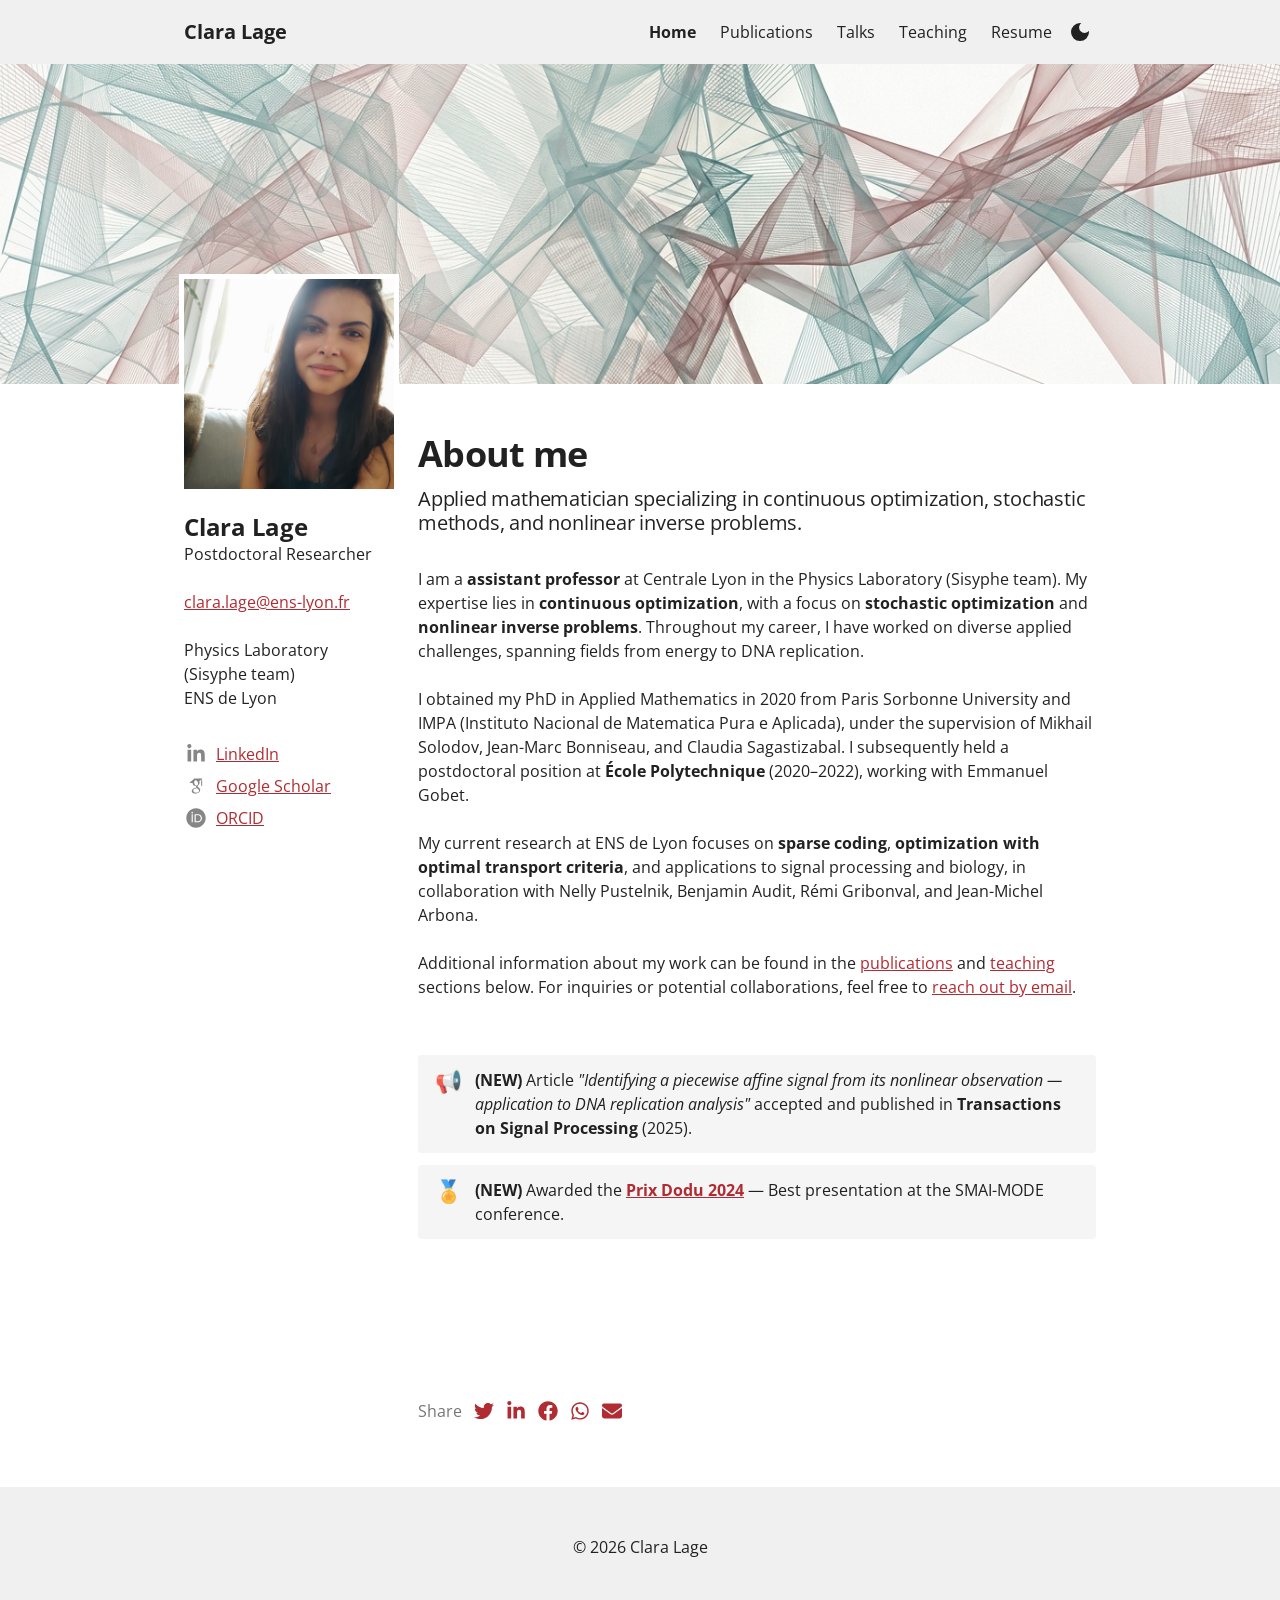
==== commit 985f7764: "Update position title from postdoctoral researcher to assistant professor" ====
--- a/index.html
+++ b/index.html
@@ -460,9 +460,7 @@
   
   <div class="theme-blocks" id="block-column-default">
           <div id="block-wbsN" class="theme-block">
-        
-    
-        <div class="trix-content theme-trix-content" dir="auto">    <div>I am a <strong>postdoctoral researcher</strong> at ENS de Lyon in the Physics Laboratory (Sisyphe team). My expertise lies in <strong>continuous optimization</strong>, with a focus on <strong>stochastic optimization</strong> and <strong>nonlinear inverse problems</strong>. Throughout my career, I have worked on diverse applied challenges, spanning fields from energy to DNA replication.<br><br>I obtained my PhD in Applied Mathematics in 2020 from Paris Sorbonne University and IMPA (Instituto Nacional de Matematica Pura e Aplicada), under the supervision of Mikhail Solodov, Jean-Marc Bonniseau, and Claudia Sagastizabal. I subsequently held a postdoctoral position at <strong>École Polytechnique</strong> (2020–2022), working with Emmanuel Gobet.<br><br>My current research at ENS de Lyon focuses on <strong>sparse coding</strong>, <strong>optimization with optimal transport criteria</strong>, and applications to signal processing and biology, in collaboration with Nelly Pustelnik, Benjamin Audit, Rémi Gribonval, and Jean-Michel Arbona.<br><br>Additional information about my work can be found in the <a href="./publications.html">publications</a> and <a href="./teaching.html">teaching</a> sections below. For inquiries or potential collaborations, feel free to <a href="mailto:clara.lage@ens-lyon.fr">reach out by email</a>.<br><br>
+        <div class="trix-content theme-trix-content" dir="auto">    <div>I am a <strong>assistant professor</strong> at Centrale Lyon in the Physics Laboratory (Sisyphe team). My expertise lies in <strong>continuous optimization</strong>, with a focus on <strong>stochastic optimization</strong> and <strong>nonlinear inverse problems</strong>. Throughout my career, I have worked on diverse applied challenges, spanning fields from energy to DNA replication.<br><br>I obtained my PhD in Applied Mathematics in 2020 from Paris Sorbonne University and IMPA (Instituto Nacional de Matematica Pura e Aplicada), under the supervision of Mikhail Solodov, Jean-Marc Bonniseau, and Claudia Sagastizabal. I subsequently held a postdoctoral position at <strong>École Polytechnique</strong> (2020–2022), working with Emmanuel Gobet.<br><br>My current research at ENS de Lyon focuses on <strong>sparse coding</strong>, <strong>optimization with optimal transport criteria</strong>, and applications to signal processing and biology, in collaboration with Nelly Pustelnik, Benjamin Audit, Rémi Gribonval, and Jean-Michel Arbona.<br><br>Additional information about my work can be found in the <a href="./publications.html">publications</a> and <a href="./teaching.html">teaching</a> sections below. For inquiries or potential collaborations, feel free to <a href="mailto:clara.lage@ens-lyon.fr">reach out by email</a>.<br><br>
 </div>
 </div>
 
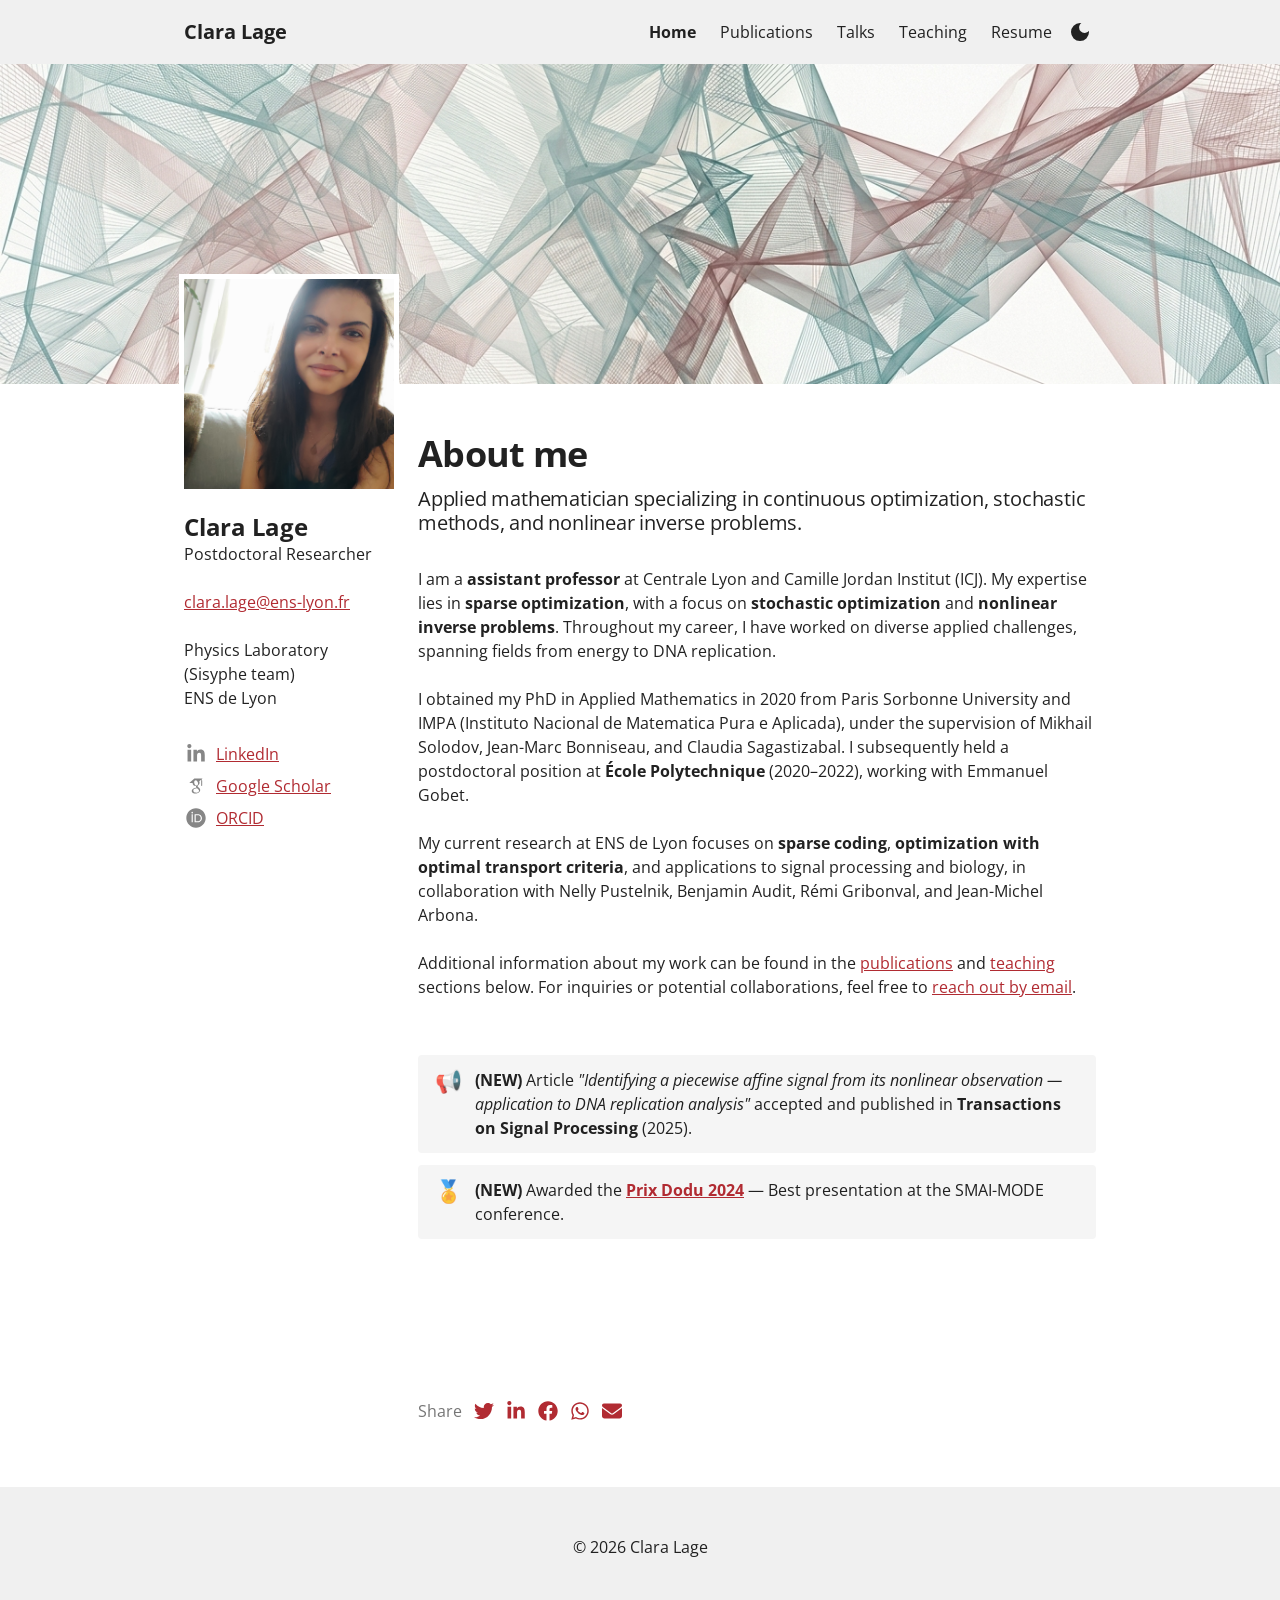
==== commit 2ede56f2: "Update profile description: change position to assistant professor and refine expertise details" ====
--- a/index.html
+++ b/index.html
@@ -460,7 +460,7 @@
   
   <div class="theme-blocks" id="block-column-default">
           <div id="block-wbsN" class="theme-block">
-        <div class="trix-content theme-trix-content" dir="auto">    <div>I am a <strong>assistant professor</strong> at Centrale Lyon in the Physics Laboratory (Sisyphe team). My expertise lies in <strong>continuous optimization</strong>, with a focus on <strong>stochastic optimization</strong> and <strong>nonlinear inverse problems</strong>. Throughout my career, I have worked on diverse applied challenges, spanning fields from energy to DNA replication.<br><br>I obtained my PhD in Applied Mathematics in 2020 from Paris Sorbonne University and IMPA (Instituto Nacional de Matematica Pura e Aplicada), under the supervision of Mikhail Solodov, Jean-Marc Bonniseau, and Claudia Sagastizabal. I subsequently held a postdoctoral position at <strong>École Polytechnique</strong> (2020–2022), working with Emmanuel Gobet.<br><br>My current research at ENS de Lyon focuses on <strong>sparse coding</strong>, <strong>optimization with optimal transport criteria</strong>, and applications to signal processing and biology, in collaboration with Nelly Pustelnik, Benjamin Audit, Rémi Gribonval, and Jean-Michel Arbona.<br><br>Additional information about my work can be found in the <a href="./publications.html">publications</a> and <a href="./teaching.html">teaching</a> sections below. For inquiries or potential collaborations, feel free to <a href="mailto:clara.lage@ens-lyon.fr">reach out by email</a>.<br><br>
+        <div class="trix-content theme-trix-content" dir="auto">    <div>I am a <strong>assistant professor</strong> at Centrale Lyon and Camille Jordan Institut (ICJ). My expertise lies in <strong>sparse optimization</strong>, with a focus on <strong>stochastic optimization</strong> and <strong>nonlinear inverse problems</strong>. Throughout my career, I have worked on diverse applied challenges, spanning fields from energy to DNA replication.<br><br>I obtained my PhD in Applied Mathematics in 2020 from Paris Sorbonne University and IMPA (Instituto Nacional de Matematica Pura e Aplicada), under the supervision of Mikhail Solodov, Jean-Marc Bonniseau, and Claudia Sagastizabal. I subsequently held a postdoctoral position at <strong>École Polytechnique</strong> (2020–2022), working with Emmanuel Gobet.<br><br>My current research at ENS de Lyon focuses on <strong>sparse coding</strong>, <strong>optimization with optimal transport criteria</strong>, and applications to signal processing and biology, in collaboration with Nelly Pustelnik, Benjamin Audit, Rémi Gribonval, and Jean-Michel Arbona.<br><br>Additional information about my work can be found in the <a href="./publications.html">publications</a> and <a href="./teaching.html">teaching</a> sections below. For inquiries or potential collaborations, feel free to <a href="mailto:clara.lage@ens-lyon.fr">reach out by email</a>.<br><br>
 </div>
 </div>
 
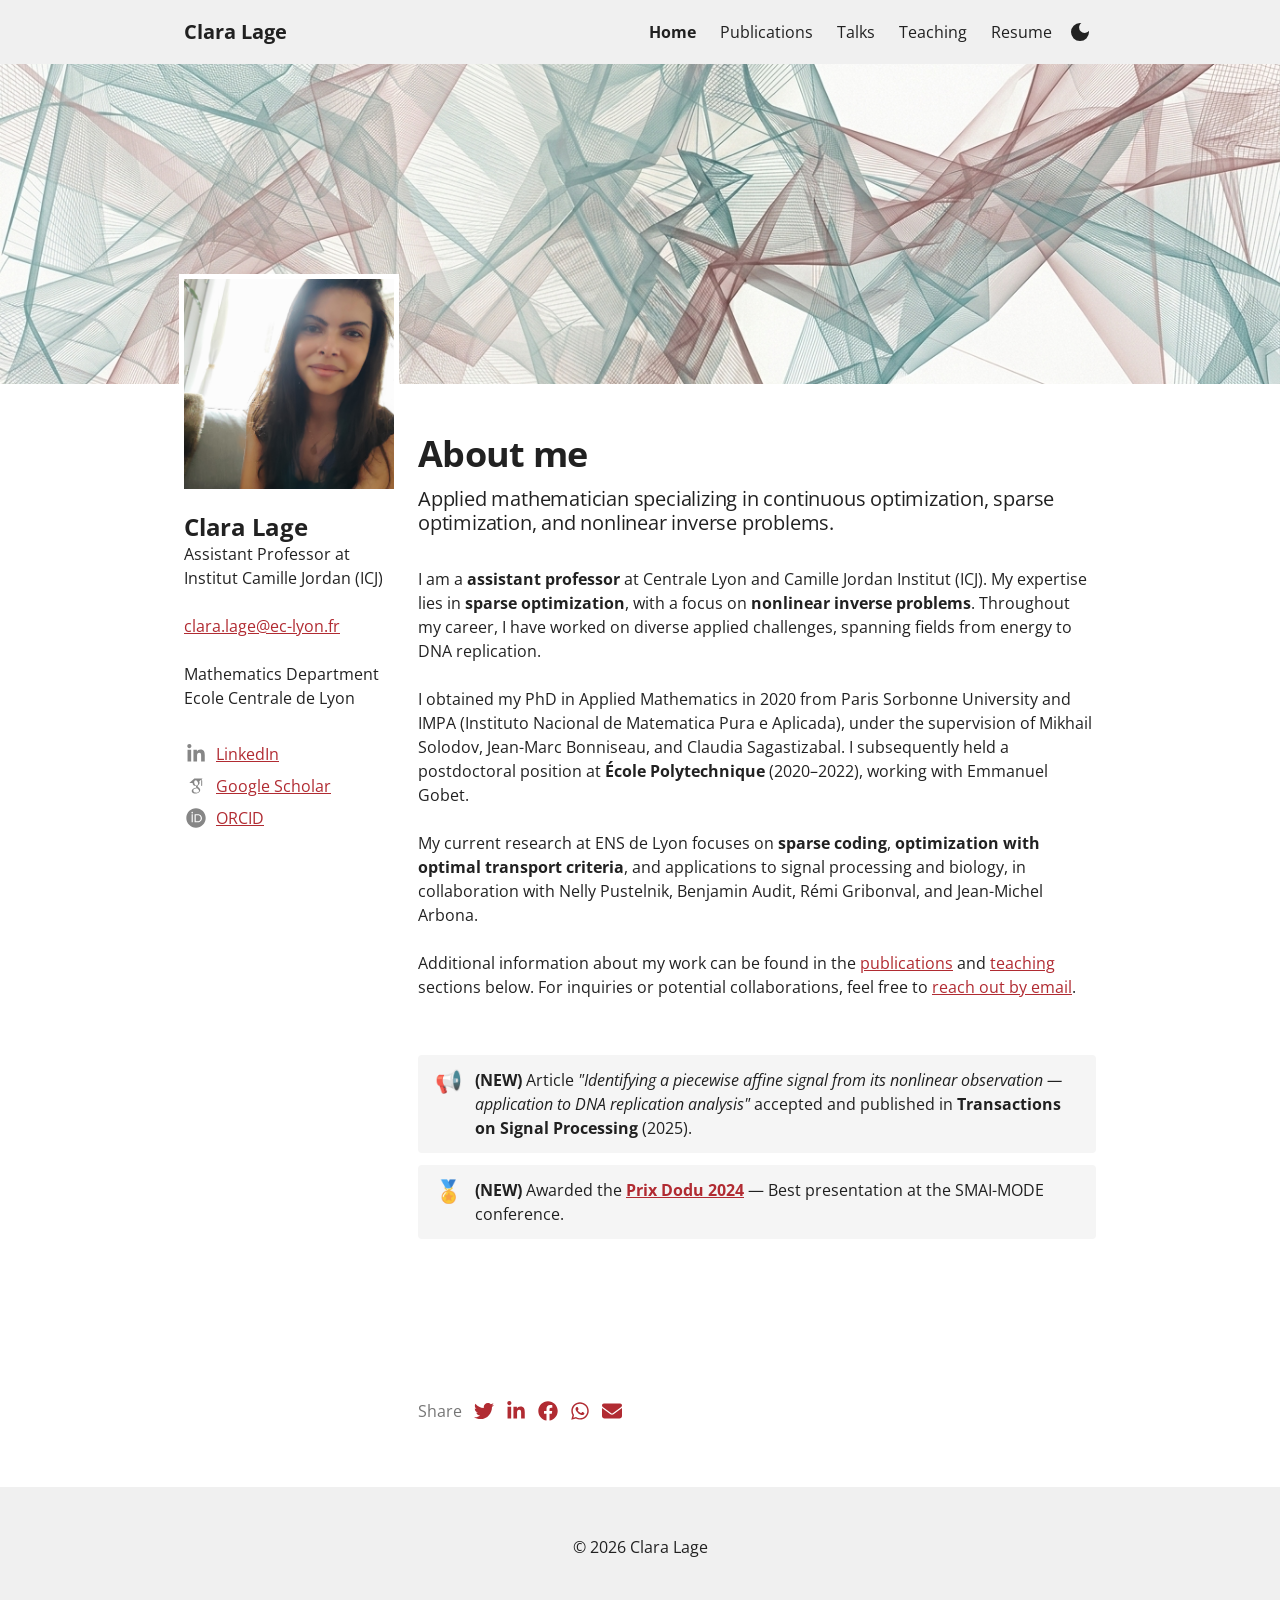
==== commit 0af74b89: "Update profile details: change position to Assistant Professor and refine expertise description" ====
--- a/index.html
+++ b/index.html
@@ -277,21 +277,21 @@
 </div>
       <div data-site-editable-id="contact">
     <div class="blt-h3 blt-weight-bold theme-contact-name" dir="auto">Clara Lage</div>
-    <div class="blt-p" dir="auto">Postdoctoral Researcher</div>
+    <div class="blt-p" dir="auto">Assistant Professor at Institut Camille Jordan (ICJ)</div>
     <hr class="space-sm">
   </div>
 
       <div data-site-editable-id="contact">
       <p class="blt-p" dir="auto">
-          <a target="_blank" href="mailto:clara.lage@ens-lyon.fr">clara.lage@ens-lyon.fr</a>
+          <a target="_blank" href="mailto:clara.lage@ec-lyon.fr">clara.lage@ec-lyon.fr</a>
       </p>
       <hr class="space-sm">
 
               <p class="blt-p" dir="auto">
-          Physics Laboratory (Sisyphe team)
+          Mathematics Department
         </p>
         <p class="blt-p" dir="auto">
-          ENS de Lyon
+          Ecole Centrale de Lyon
         </p>
 
       <hr class="space-md">
@@ -449,7 +449,7 @@
       <h2 class="blt-h2 blt-weight-bold" dir="auto">About me</h2>
       <hr class="space-12">
       <p class="blt-h4" dir="auto">
-        Applied mathematician specializing in continuous optimization, stochastic methods, and nonlinear inverse problems.
+        Applied mathematician specializing in continuous optimization, sparse optimization, and nonlinear inverse problems.
       </p>
   </div>
 
@@ -460,7 +460,7 @@
   
   <div class="theme-blocks" id="block-column-default">
           <div id="block-wbsN" class="theme-block">
-        <div class="trix-content theme-trix-content" dir="auto">    <div>I am a <strong>assistant professor</strong> at Centrale Lyon and Camille Jordan Institut (ICJ). My expertise lies in <strong>sparse optimization</strong>, with a focus on <strong>stochastic optimization</strong> and <strong>nonlinear inverse problems</strong>. Throughout my career, I have worked on diverse applied challenges, spanning fields from energy to DNA replication.<br><br>I obtained my PhD in Applied Mathematics in 2020 from Paris Sorbonne University and IMPA (Instituto Nacional de Matematica Pura e Aplicada), under the supervision of Mikhail Solodov, Jean-Marc Bonniseau, and Claudia Sagastizabal. I subsequently held a postdoctoral position at <strong>École Polytechnique</strong> (2020–2022), working with Emmanuel Gobet.<br><br>My current research at ENS de Lyon focuses on <strong>sparse coding</strong>, <strong>optimization with optimal transport criteria</strong>, and applications to signal processing and biology, in collaboration with Nelly Pustelnik, Benjamin Audit, Rémi Gribonval, and Jean-Michel Arbona.<br><br>Additional information about my work can be found in the <a href="./publications.html">publications</a> and <a href="./teaching.html">teaching</a> sections below. For inquiries or potential collaborations, feel free to <a href="mailto:clara.lage@ens-lyon.fr">reach out by email</a>.<br><br>
+        <div class="trix-content theme-trix-content" dir="auto">    <div>I am a <strong>assistant professor</strong> at Centrale Lyon and Camille Jordan Institut (ICJ). My expertise lies in <strong>sparse optimization</strong>, with a focus on <strong> nonlinear inverse problems</strong>. Throughout my career, I have worked on diverse applied challenges, spanning fields from energy to DNA replication.<br><br>I obtained my PhD in Applied Mathematics in 2020 from Paris Sorbonne University and IMPA (Instituto Nacional de Matematica Pura e Aplicada), under the supervision of Mikhail Solodov, Jean-Marc Bonniseau, and Claudia Sagastizabal. I subsequently held a postdoctoral position at <strong>École Polytechnique</strong> (2020–2022), working with Emmanuel Gobet.<br><br>My current research at ENS de Lyon focuses on <strong>sparse coding</strong>, <strong>optimization with optimal transport criteria</strong>, and applications to signal processing and biology, in collaboration with Nelly Pustelnik, Benjamin Audit, Rémi Gribonval, and Jean-Michel Arbona.<br><br>Additional information about my work can be found in the <a href="./publications.html">publications</a> and <a href="./teaching.html">teaching</a> sections below. For inquiries or potential collaborations, feel free to <a href="mailto:clara.lage@ens-lyon.fr">reach out by email</a>.<br><br>
 </div>
 </div>
 
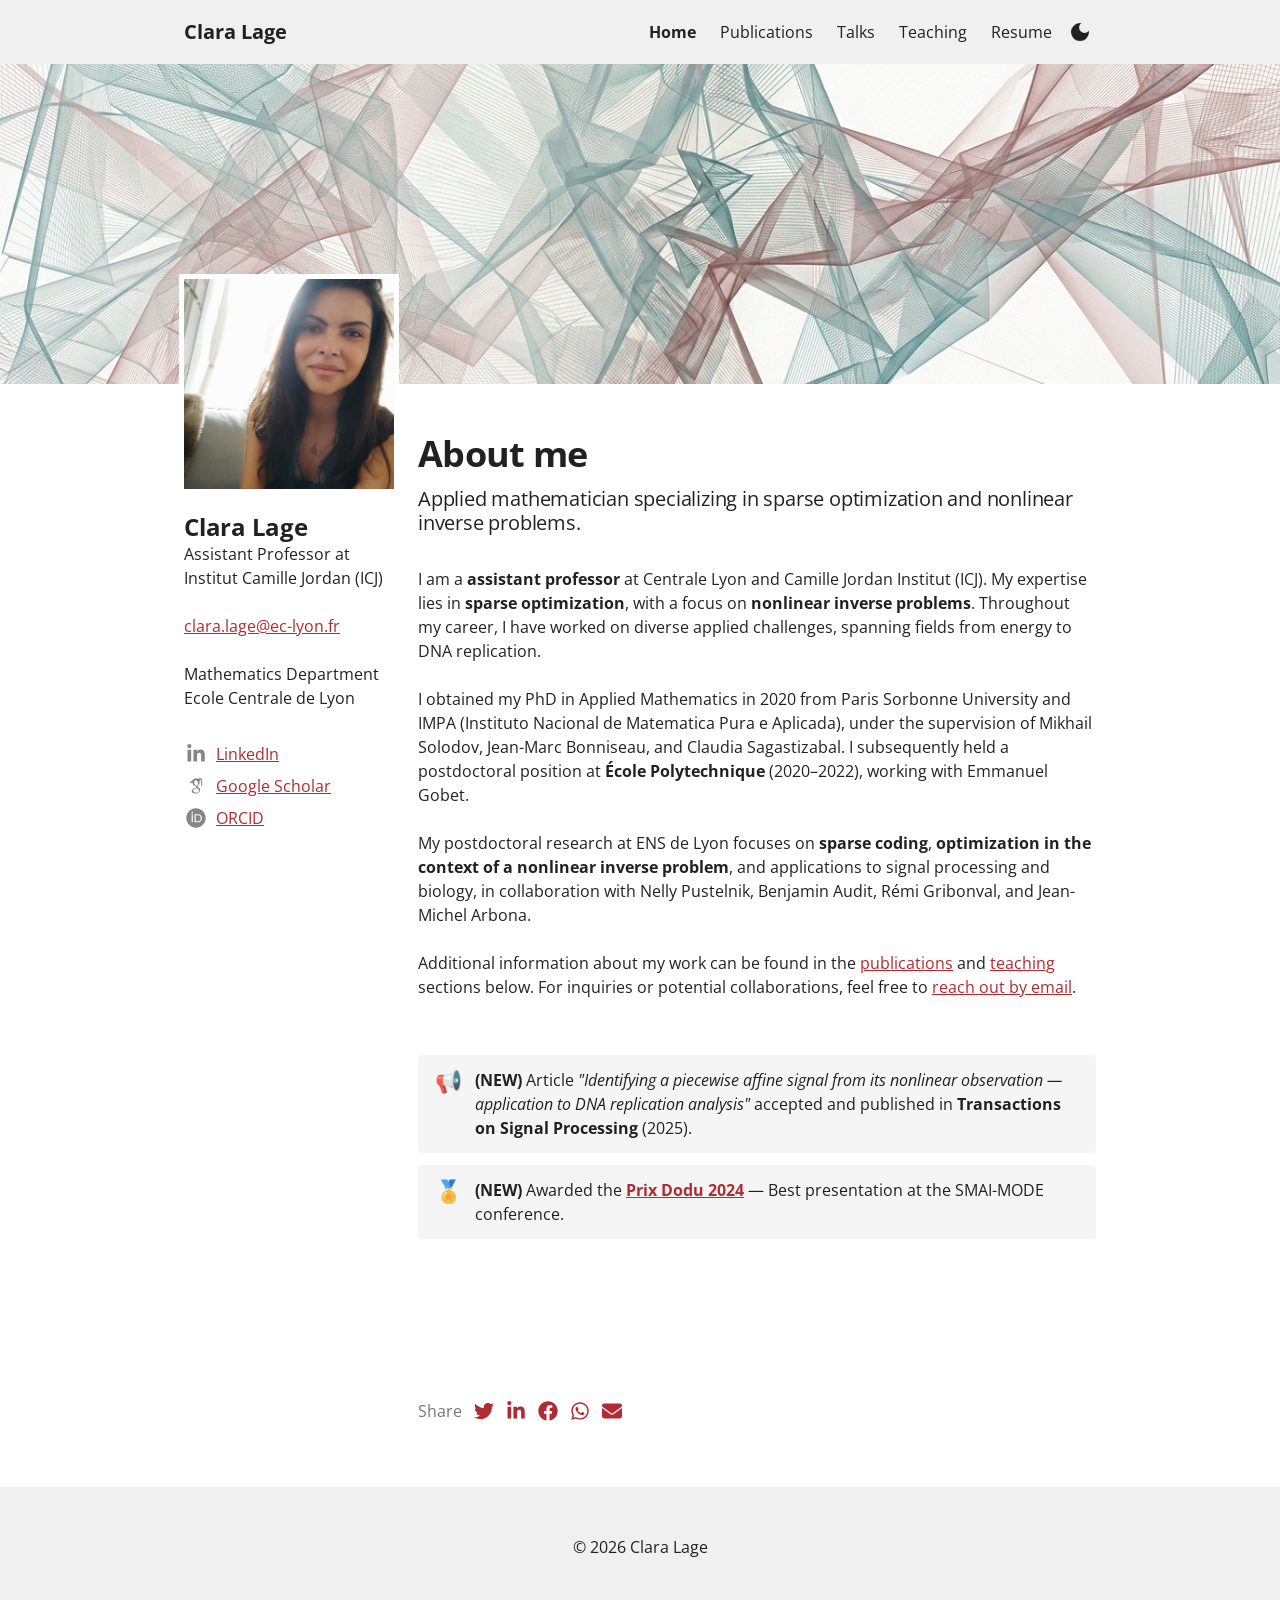
==== commit 74330e9d: "Update profile details: change position to assistant professor and refine expertise description" ====
--- a/index.html
+++ b/index.html
@@ -5,14 +5,13 @@
   <meta http-equiv="X-UA-Compatible" content="IE=edge">
   <meta name="viewport" content="width=device-width, initial-scale=1.0">
   <link rel="icon" href="data:image/svg+xml,<svg xmlns='http://www.w3.org/2000/svg' viewBox='0 0 100 100'><text y='.9em' font-size='90'>C</text></svg>">
-
-  <title>Clara Lage, PhD</title>
-<meta name="description" content="I am a postdoctoral researcher at ENS de Lyon. My research focuses on continuous optimization, stochastic optimization, and nonlinear inverse problems.">
+  <title>Clara Lage - Professional website</title>
+<meta name="description" content="I am an assistant professor at Ecole Centrale de Lyon. My research focuses on continuous optimization, stochastic optimization, and nonlinear inverse problems.">
 <meta property="og:type" content="website">
 <meta property="og:title" content="Clara Lage, PhD">
-<meta property="og:description" content="I am a postdoctoral researcher at ENS de Lyon. My research focuses on continuous optimization, stochastic optimization, and nonlinear inverse problems.">
+<meta property="og:description" content="I am an assistant professor at Ecole Centrale de Lyon. My research focuses on continuous optimization, stochastic optimization, and nonlinear inverse problems.">
 <meta name="twitter:title" content="Clara Lage, PhD">
-<meta name="twitter:description" content="I am a postdoctoral researcher at ENS de Lyon. My research focuses on continuous optimization, stochastic optimization, and nonlinear inverse problems.">
+<meta name="twitter:description" content="I am an assistant professor at Ecole Centrale de Lyon. My research focuses on continuous optimization, stochastic optimization, and nonlinear inverse problems.">
 <meta name="twitter:card" content="summary">
 <link rel="canonical" href="https://claramlage.github.io/website/">
 <meta property="og:url" content="https://claramlage.github.io/website/">
@@ -449,7 +448,7 @@
       <h2 class="blt-h2 blt-weight-bold" dir="auto">About me</h2>
       <hr class="space-12">
       <p class="blt-h4" dir="auto">
-        Applied mathematician specializing in continuous optimization, sparse optimization, and nonlinear inverse problems.
+        Applied mathematician specializing in sparse optimization and nonlinear inverse problems.
       </p>
   </div>
 
@@ -460,7 +459,7 @@
   
   <div class="theme-blocks" id="block-column-default">
           <div id="block-wbsN" class="theme-block">
-        <div class="trix-content theme-trix-content" dir="auto">    <div>I am a <strong>assistant professor</strong> at Centrale Lyon and Camille Jordan Institut (ICJ). My expertise lies in <strong>sparse optimization</strong>, with a focus on <strong> nonlinear inverse problems</strong>. Throughout my career, I have worked on diverse applied challenges, spanning fields from energy to DNA replication.<br><br>I obtained my PhD in Applied Mathematics in 2020 from Paris Sorbonne University and IMPA (Instituto Nacional de Matematica Pura e Aplicada), under the supervision of Mikhail Solodov, Jean-Marc Bonniseau, and Claudia Sagastizabal. I subsequently held a postdoctoral position at <strong>École Polytechnique</strong> (2020–2022), working with Emmanuel Gobet.<br><br>My current research at ENS de Lyon focuses on <strong>sparse coding</strong>, <strong>optimization with optimal transport criteria</strong>, and applications to signal processing and biology, in collaboration with Nelly Pustelnik, Benjamin Audit, Rémi Gribonval, and Jean-Michel Arbona.<br><br>Additional information about my work can be found in the <a href="./publications.html">publications</a> and <a href="./teaching.html">teaching</a> sections below. For inquiries or potential collaborations, feel free to <a href="mailto:clara.lage@ens-lyon.fr">reach out by email</a>.<br><br>
+        <div class="trix-content theme-trix-content" dir="auto">    <div>I am a <strong>assistant professor</strong> at Centrale Lyon and Camille Jordan Institut (ICJ). My expertise lies in <strong>sparse optimization</strong>, with a focus on <strong> nonlinear inverse problems</strong>. Throughout my career, I have worked on diverse applied challenges, spanning fields from energy to DNA replication.<br><br>I obtained my PhD in Applied Mathematics in 2020 from Paris Sorbonne University and IMPA (Instituto Nacional de Matematica Pura e Aplicada), under the supervision of Mikhail Solodov, Jean-Marc Bonniseau, and Claudia Sagastizabal. I subsequently held a postdoctoral position at <strong>École Polytechnique</strong> (2020–2022), working with Emmanuel Gobet.<br><br>My postdoctoral research at ENS de Lyon focuses on <strong>sparse coding</strong>, <strong>optimization in the context of a nonlinear inverse problem</strong>, and applications to signal processing and biology, in collaboration with Nelly Pustelnik, Benjamin Audit, Rémi Gribonval, and Jean-Michel Arbona.<br><br>Additional information about my work can be found in the <a href="./publications.html">publications</a> and <a href="./teaching.html">teaching</a> sections below. For inquiries or potential collaborations, feel free to <a href="mailto:clara.lage@ens-lyon.fr">reach out by email</a>.<br><br>
 </div>
 </div>
 
